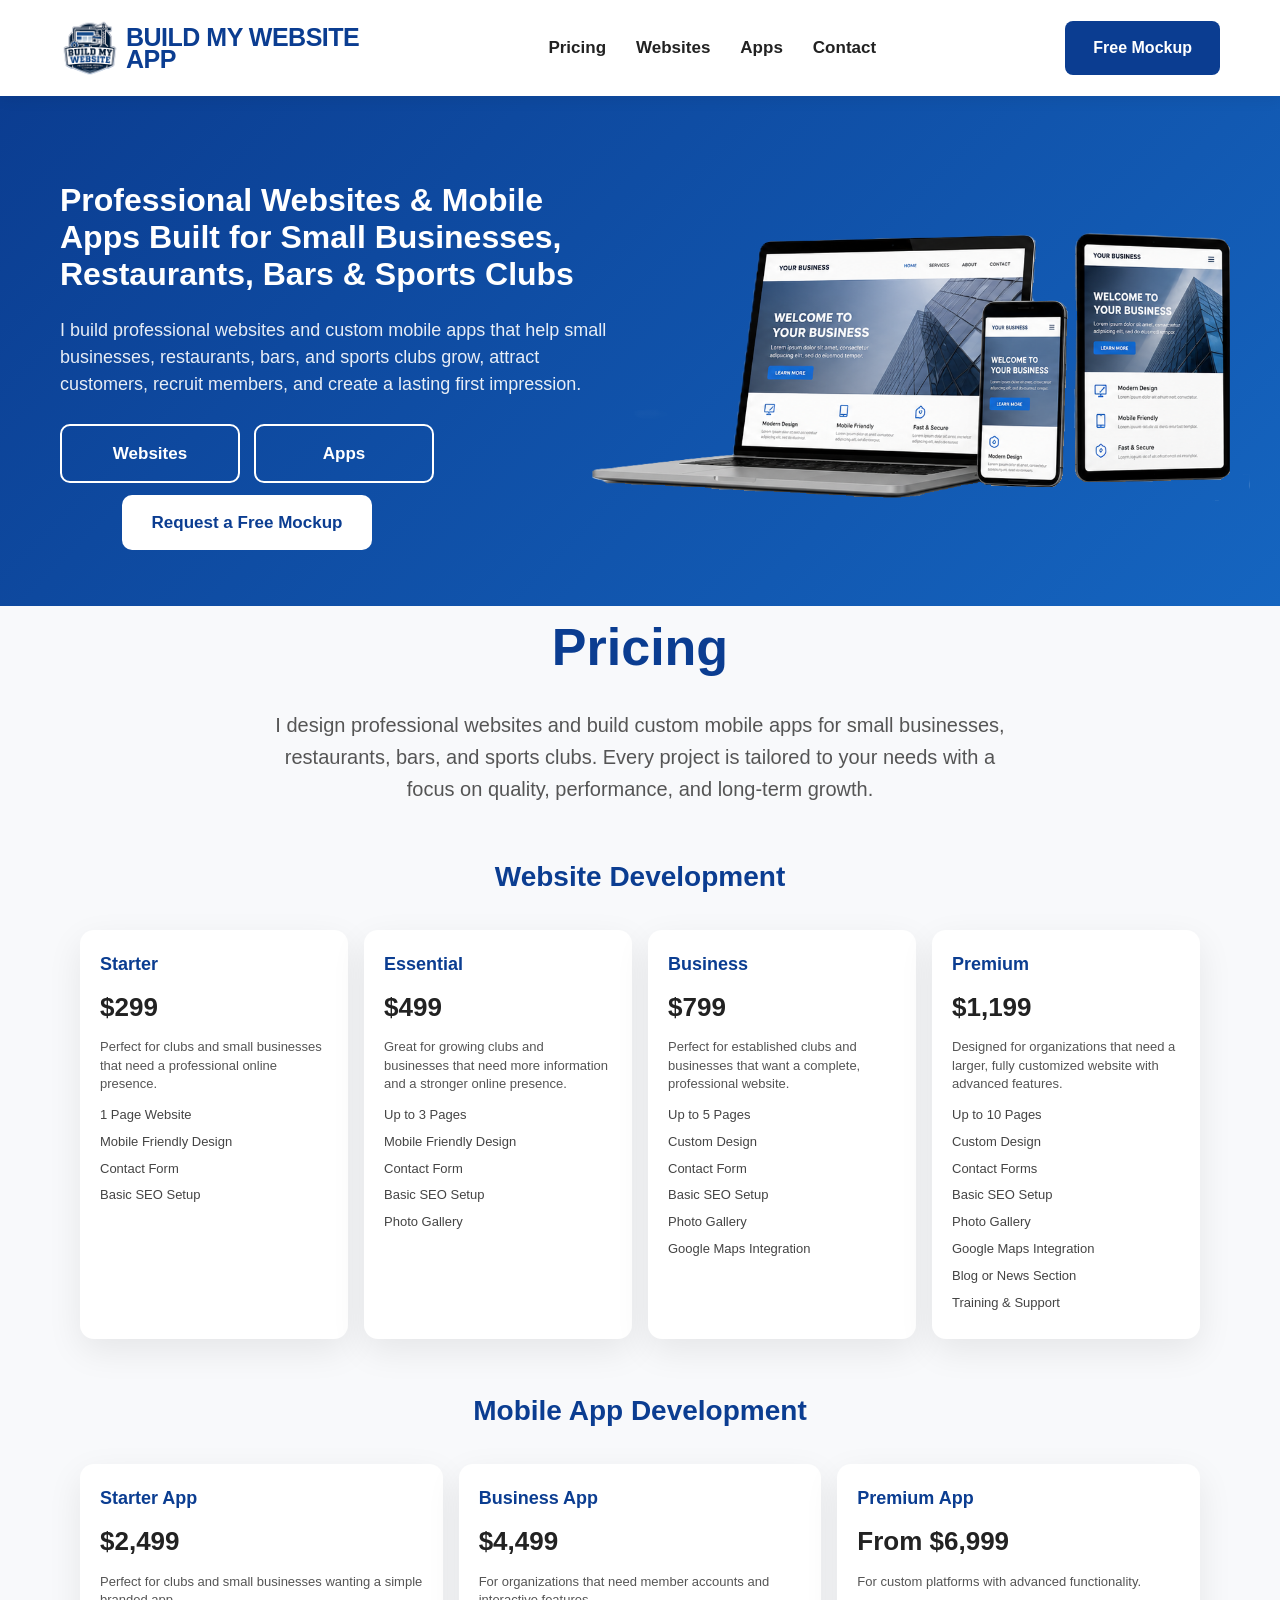
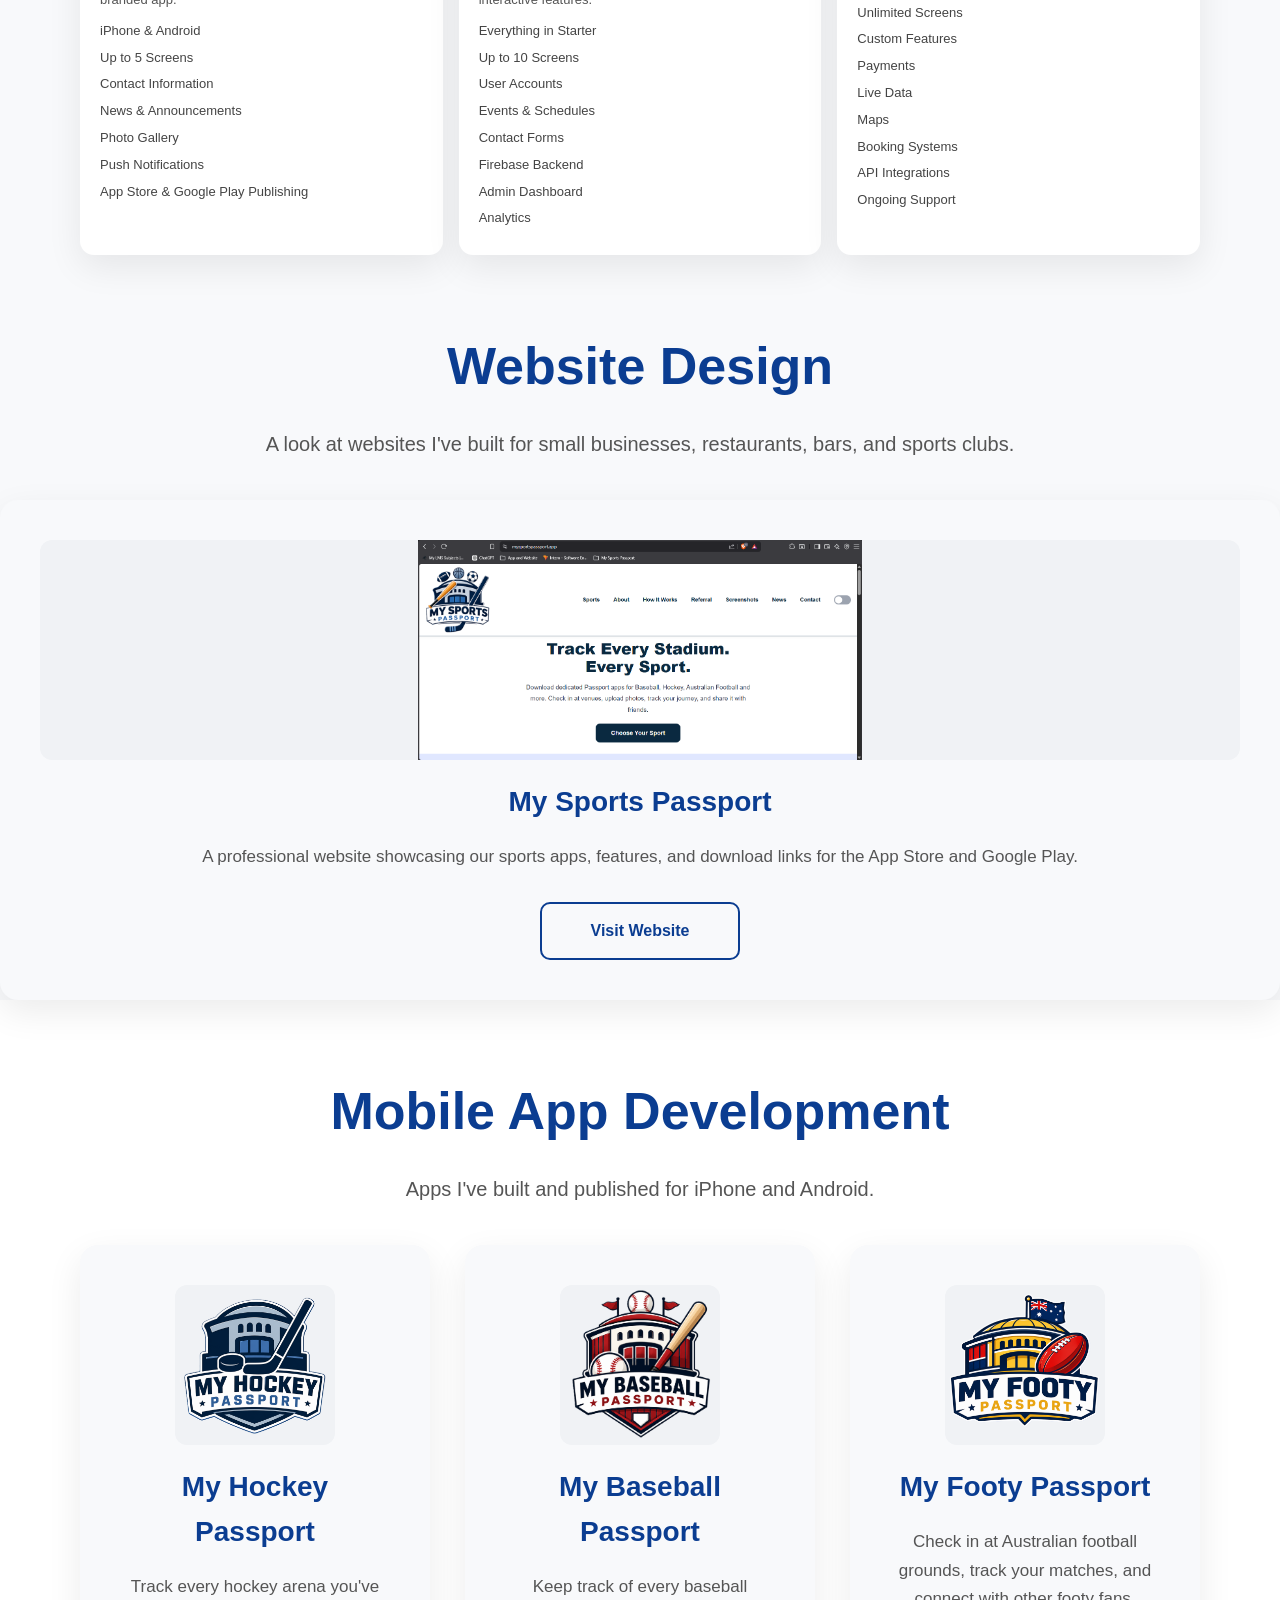
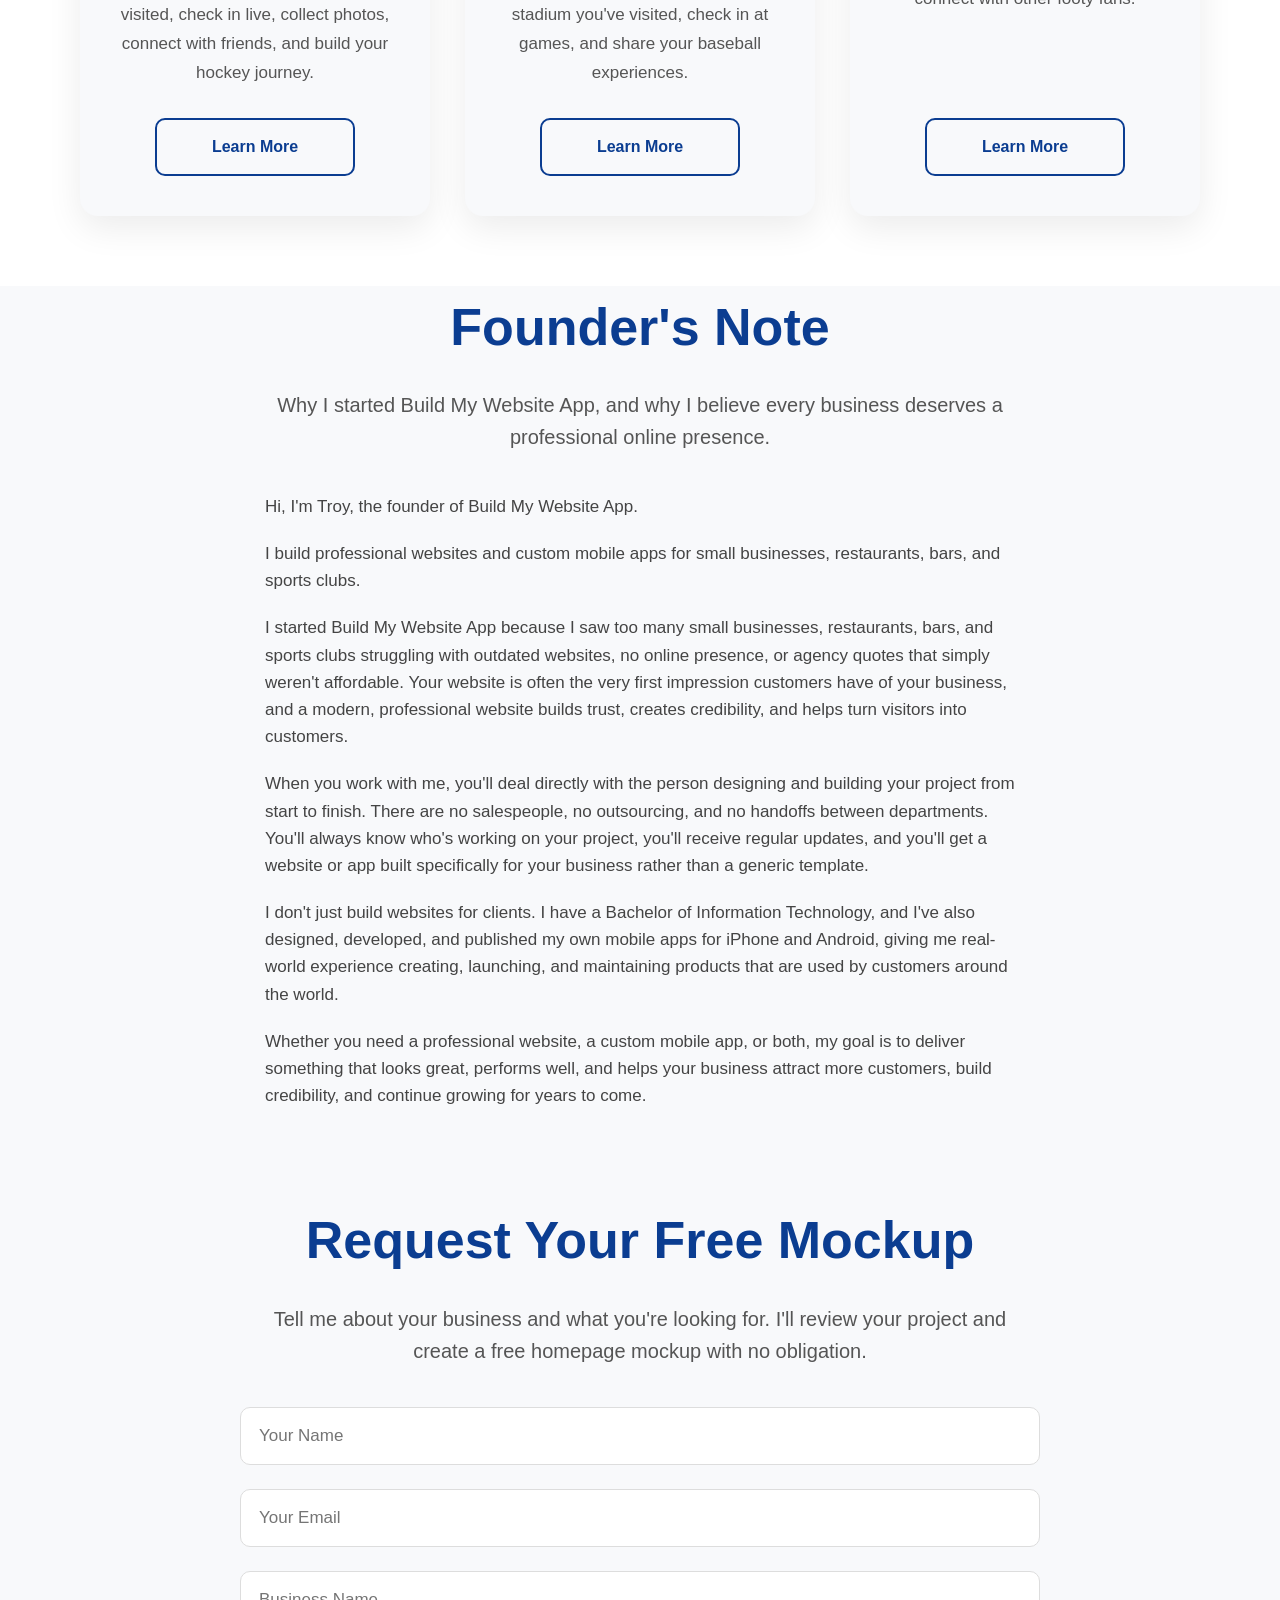
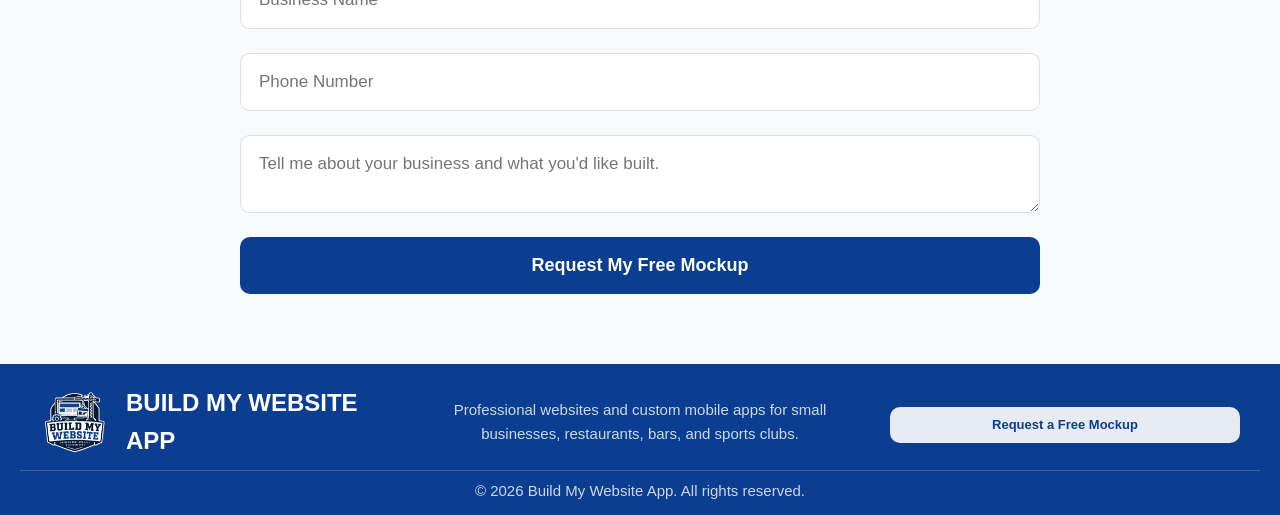
==== index.html @ 0faa8c10 "Initial website" ====
<!DOCTYPE html>
<html lang="en">

<head>
  <meta name="description" content="Professional websites and custom mobile apps for sports clubs, restaurants, bars, and small businesses. Affordable, high-quality builds from a solo developer.">
  <meta property="og:title" content="Build My Website App | Websites & Apps for Clubs, Restaurants & Small Businesses">
  <meta property="og:description" content="Professional websites and custom mobile apps for sports clubs, restaurants, bars, and small businesses.">
  <meta property="og:type" content="website">
  <meta property="og:url" content="https://www.buildmywebsiteapp.com">
  <meta property="og:image" content="https://www.buildmywebsiteapp.com.com/assets/og-preview.png">
  <meta name="twitter:card" content="summary_large_image">

  <meta name="twitter:title" content="Build My Website App | Websites & Apps for Clubs, Restaurants & Small Businesses">
  <meta name="twitter:description" content="Professional websites and custom mobile apps for sports clubs, restaurants, bars, and sports clubs.">
  <meta name="twitter:image" content="https://www.buildmywebsiteapp.com.com/assets/og-preview.png">

  <meta charset="UTF-8">
  <meta name="viewport" content="width=device-width, initial-scale=1.0">
  <title>Build My Website App | Websites & Apps for Clubs, Restaurants & Small Businesses</title>

  <link rel="icon" type="image/png" href="favicon.png">
  <link rel="apple-touch-icon" href="favicon.png">

  <link rel="stylesheet" href="styles.css">
</head>

<body>
    
  <header>
    <nav>
      <div class="logo">
        <a href="#">
          <img src="assets/build_my_website.png" alt="BUILD MY WEBSITE Logo">

          <span class="logo-text">
            <span class="logo-line1">BUILD MY WEBSITE</span>
            <span class="logo-line2">APP</span>
          </span>
        </a>
      </div>
            
      <ul class="nav-links">
        <li><a href="#services">Pricing</a></li>
        <li><a href="#websites">Websites</a></li>
        <li><a href="#apps">Apps</a></li>
        <li><a href="#contact">Contact</a></li>
      </ul>
      <a href="#contact" class="nav-button">Free Mockup</a>     
    </nav>
  </header>

  <main>
    
    <section class="hero">
      <div class="hero-content">
        <h1>Professional Websites & Mobile Apps Built for Small Businesses, Restaurants, Bars & Sports Clubs</h1>
        
        <p>
          I build professional websites and custom mobile apps that help small businesses, restaurants, bars, and sports clubs grow, attract customers, recruit members, and create a lasting first impression.
        </p>

        <div class="hero-buttons">
          <div class="hero-buttons-row">
            <a href="#websites" class="secondary-button">Websites</a>
            <a href="#apps" class="secondary-button">Apps</a>
          </div>

          <a href="#contact" class="primary-button">Request a Free Mockup</a>
        </div>
      </div>

      <div class="hero-image">
        <img src="assets/laptop_phone_tablet.png" alt="Website and mobile app displayed on laptop, phone, and tablet">
      </div>
    </section>

    <section id="services" class="services">
      <div class="section-heading">
        <h2>Pricing</h2>
        <p>
          I design professional websites and build custom mobile apps for small businesses, restaurants, bars, and sports clubs. Every project is tailored to your needs with a focus on quality, performance, and long-term growth.
        </p>
      </div>

      <h3 class="subsection-heading">Website Development</h3>
      <div class="services-grid">
      <div class="service-card">
        <h3>Starter</h3>
        <div class="price">$299</div>
          <p>
            Perfect for clubs and small businesses that need a professional online presence.
          </p>

          <ul>
            <li>1 Page Website</li>
            <li>Mobile Friendly Design</li>
            <li>Contact Form</li>
            <li>Basic SEO Setup</li>
          </ul>
        </div>

        <div class="service-card">
          <h3>Essential</h3>
          <div class="price">$499</div>
          <p>
            Great for growing clubs and businesses that need more information and a stronger online presence.
          </p>

          <ul>
            <li>Up to 3 Pages</li>
            <li>Mobile Friendly Design</li>
            <li>Contact Form</li>
            <li>Basic SEO Setup</li>
            <li>Photo Gallery</li>
          </ul>
        </div>

        <div class="service-card">
          <h3>Business</h3>
          <div class="price">$799</div>
          <p>
            Perfect for established clubs and businesses that want a complete, professional website.
          </p>

          <ul>
            <li>Up to 5 Pages</li>
            <li>Custom Design</li>
            <li>Contact Form</li>
            <li>Basic SEO Setup</li>
            <li>Photo Gallery</li>
            <li>Google Maps Integration</li>
          </ul>
        </div>

         <div class="service-card">
          <h3>Premium</h3>
          <div class="price">$1,199</div>
          <p>
            Designed for organizations that need a larger, fully customized website with advanced features.
          </p>

          <ul>
            <li>Up to 10 Pages</li>
            <li>Custom Design</li>
            <li>Contact Forms</li>
            <li>Basic SEO Setup</li>
            <li>Photo Gallery</li>
            <li>Google Maps Integration</li>
            <li>Blog or News Section</li>
            <li>Training & Support</li>
          </ul>
        </div>
      </div>

      <h3 class="subsection-heading">Mobile App Development</h3>
      <div class="services-grid">
        <div class="service-card">
          <h3>Starter App</h3>
          <div class="price">$2,499</div>
          <p>
            Perfect for clubs and small businesses wanting a simple branded app.
          </p>
          <ul>
            <li>iPhone & Android</li>
            <li>Up to 5 Screens</li>
            <li>Contact Information</li>
            <li>News & Announcements</li>
            <li>Photo Gallery</li>
            <li>Push Notifications</li>
            <li>App Store & Google Play Publishing</li>
          </ul>
        </div>

        <div class="service-card">
          <h3>Business App</h3>
          <div class="price">$4,499</div>
          <p>
            For organizations that need member accounts and interactive features.
          </p>
          <ul>
            <li>Everything in Starter</li>
            <li>Up to 10 Screens</li>
            <li>User Accounts</li>
            <li>Events & Schedules</li>
            <li>Contact Forms</li>
            <li>Firebase Backend</li>
            <li>Admin Dashboard</li>
            <li>Analytics</li>
          </ul>
        </div>

        <div class="service-card">
          <h3>Premium App</h3>
          <div class="price">From $6,999</div>
          <p>
            For custom platforms with advanced functionality.
          </p>
          <ul>
            <li>Unlimited Screens</li>
            <li>Custom Features</li>
            <li>Payments</li>
            <li>Live Data</li>
            <li>Maps</li>
            <li>Booking Systems</li>
            <li>API Integrations</li>
            <li>Ongoing Support</li>
          </ul>
        </div>
      </div>
    </section>

     <section id="websites" class="websites">
      <div class="section-heading">
        <h2>Website Design</h2>
        <p>
          A look at websites I've built for small businesses, restaurants, bars, and sports clubs.
        </p>
      </div>

      <div class="portfolio-grid">
        <div class="portfolio-card">
          <img src="assets/my_sports_passport_website.png" alt="My Sports Passport website screenshot" class="portfolio-image">
          <h3>My Sports Passport</h3>
          <p>
            A professional website showcasing our sports apps, features, and download links for the App Store and Google Play.
          </p>
        <a href="https://www.mysportspassport.app" class="secondary-button">Visit Website</a>
        </div>
      </div>
    </section>

    <section id="apps" class="portfolio">
      <div class="section-heading">
        <h2>Mobile App Development</h2>
        <p>
          Apps I've built and published for iPhone and Android.
        </p>
      </div>

      <div class="portfolio-grid">
        <div class="portfolio-card">
          <img src="assets/my_hockey_passport.png" alt="My Hockey Passport logo" class="portfolio-image portfolio-image-logo">
          <h3>My Hockey Passport</h3>
          <p>
            Track every hockey arena you've visited, check in live, collect photos, connect with friends, and build your hockey journey.
          </p>
          <a href="https://mysportspassport.app/sports.html" class="secondary-button">Learn More</a>
        </div>

        <div class="portfolio-card">
          <img src="assets/my_baseball_passport.png" alt="My Baseball Passport logo" class="portfolio-image portfolio-image-logo">
          <h3>My Baseball Passport</h3>
          <p>
            Keep track of every baseball stadium you've visited, check in at games, and share your baseball experiences.
          </p>
          <a href="https://mysportspassport.app/sports.html" class="secondary-button">Learn More</a>
        </div>

        <div class="portfolio-card">
          <img src="assets/my_footy_passport.png" alt="My Footy Passport logo" class="portfolio-image portfolio-image-logo">
          <h3>My Footy Passport</h3>
          <p>
            Check in at Australian football grounds, track your matches, and connect with other footy fans.
          </p>
          <a href="https://mysportspassport.app/sports.html" class="secondary-button">Learn More</a>
        </div>
      </div>
    </section>

    <section id="about" class="founder">
      <div class="section-heading">
        <h2>Founder's Note</h2>
        <p>
          Why I started Build My Website App, and why I believe every business deserves a professional online presence.
        </p>
      </div>

      <div class="founder-content">
        <p>
            Hi, I'm Troy, the founder of Build My Website App.
        </p>

        <p>
          I build professional websites and custom mobile apps for small businesses, restaurants, bars, and sports clubs.
        </p>

        <p>
          I started Build My Website App because I saw too many small businesses, restaurants, bars, and sports clubs struggling with outdated websites, no online presence, or agency quotes that simply weren't affordable. Your website is often the very first impression customers have of your business, and a modern, professional website builds trust, creates credibility, and helps turn visitors into customers.
        </p>

        <p>
          When you work with me, you'll deal directly with the person designing and building your project from start to finish. There are no salespeople, no outsourcing, and no handoffs between departments. You'll always know who's working on your project, you'll receive regular updates, and you'll get a website or app built specifically for your business rather than a generic template.
        </p>

        <p>
          I don't just build websites for clients. I have a Bachelor of Information Technology, and I've also designed, developed, and published my own mobile apps for iPhone and Android, giving me real-world experience creating, launching, and maintaining products that are used by customers around the world.
        </p>

        <p>
          Whether you need a professional website, a custom mobile app, or both, my goal is to deliver something that looks great, performs well, and helps your business attract more customers, build credibility, and continue growing for years to come.
        </p>
      </div>
    </section>

    <section id="contact" class="contact">
      <div class="section-heading">
        <h2>Request Your Free Mockup</h2>
        <p>
          Tell me about your business and what you're looking for. I'll review your project and create a free homepage mockup with no obligation.
        </p>
      </div>

      <form
        id="contact-form"
        class="contact-form"
        action="https://formspree.io/f/meeyzgwy"
        method="POST"
        >
        <input
            type="text"
            name="name"
            placeholder="Your Name"
            required
        >

        <input
            type="email"
            name="email"
            placeholder="Your Email"
            required
        >

        <input
            type="text"
            name="business"
            placeholder="Business Name"
        >

        <input
            type="tel"
            name="phone"
            placeholder="Phone Number"
        >

        <textarea
            name="message"
            placeholder="Tell me about your business and what you'd like built."
            required
        ></textarea>

        <button
            type="submit"
            class="primary-button"
        >
            Request My Free Mockup
        </button>
        </form>
    </section>
  </main>
    
  <footer>
    <div class="footer-content">
      <div class="footer-brand">
        <img src="assets/build_my_website.png" alt="BUILD MY WEBSITE Logo" class="footer-logo">
        <h3>BUILD MY WEBSITE APP</h3>
      </div>
      
      <p>
        Professional websites and custom mobile apps for small businesses, restaurants, bars, and sports clubs.
      </p>

      <a href="#contact" class="primary-button">Request a Free Mockup</a>
    </div>

    <div class="footer-bottom">
        <p>&copy; 2026 Build My Website App. All rights reserved.</p>
    </div>
  </footer>
    
  <script src="script.js"></script>
</body>
</html>
---- styles.css ----
/* Body */
    body { font-family: Arial, Helvetica, sans-serif; background: #f8f9fb; color: #222; line-height: 1.6; }

/* Contact */
    .contact { padding: 70px 80px; background: #f8f9fb; }
    .contact-form { max-width: 800px; margin: 0 auto; display: flex; flex-direction: column; gap: 24px; }
    .contact-form input,
    .contact-form textarea { width: 100%; padding: 18px; border: 1px solid #ddd; border-radius: 10px; font-size: 17px; font-family: Arial, Helvetica, sans-serif; transition: 0.3s; }
    .contact-form input:focus,
    .contact-form textarea:focus { outline: none; border-color: #0b3d91; box-shadow: 0 0 0 4px rgba(11,61,145,0.12); }
    .contact-form button { border: none; cursor: pointer; padding: 18px 36px; border-radius: 10px; font-size: 18px; font-weight: 700; background: #0b3d91; color: white; transition: 0.3s; }
    .contact-form button:hover { background: #072d6c; box-shadow: 0 8px 20px rgba(11,61,145,0.25); transform: translateY(-2px); }

/* Footer */
    footer { padding: 20px 20px 12px; background: #0b3d91; color: white; text-align: center; }
    footer a { color: white; text-decoration: none; opacity: 0.9; transition: 0.3s; }
    footer a:hover { opacity: 1; text-decoration: underline; }
    footer h3 { font-size: 24px; font-weight: 800; margin: 0; text-align: left; }
    footer h4 { font-size: 13px; margin: 0 0 6px; }
    footer li { margin: 3px 0; font-size: 13px; }
    footer p { font-size: 15px; line-height: 1.6; color: rgba(255,255,255,0.8); margin: 0; }
    footer ul { list-style: none; margin: 0; padding: 0; }
    footer .primary-button { margin-top: 6px; padding: 8px 18px; min-width: 0; font-size: 13px; }
    .footer-bottom { border-top: 1px solid rgba(255,255,255,0.2); margin-top: 10px; padding-top: 8px; font-size: 12px; text-align: center; }
    .footer-brand { display: flex; align-items: center; gap: 16px; }
    .footer-content { display: grid; grid-template-columns: 1fr auto 1fr; align-items: center; gap: 40px; max-width: 1200px; margin: 0 auto; text-align: left; }
    .footer-content p { max-width: 420px; text-align: center; margin: 0; }
    .footer-content .primary-button { white-space: nowrap; }
    .footer-logo { display: block; height: 70px; width: auto; margin: 0; }
    

    @media (max-width: 768px) {
    footer { padding: 16px 20px 10px; }
    .footer-content { display: grid; grid-template-columns: 1.5fr 1fr 1fr; gap: 40px; max-width: 1200px; margin: 0 auto; text-align: left; align-items: start; }
  }

* Founder */
    .founder { padding: 70px 80px; background: #f8f9fb; }
    .founder-content { max-width: 750px; margin: 0 auto; }
    .founder-content p { color: #444; font-size: 17px; margin-bottom: 20px; }  
    

/* Hero */
    .hero { display: grid; grid-template-columns: 48% 52%; align-items: center; min-height: 510px; padding: 50px 60px 20px; background: linear-gradient(135deg, #0b3d91 0%, #1565c0 100%); overflow: hidden; }
    .hero-content { max-width: 680px; text-align: left; }
    .hero h1 { font-size: clamp(28px, 2.5vw, 38px); font-weight: 800; line-height: 1.15; color: #ffffff; margin: 0 0 24px; }
    .hero p { max-width: 650px; margin: 0 0 26px; font-size: 18px; line-height: 1.5; color: rgba(255,255,255,0.9); }
    .hero-buttons { display: flex; flex-direction: column; align-items: center; width: fit-content; gap: 12px; margin-top: 0; }
    .hero-buttons-row { display: flex; gap: 14px; }
    .hero-image { width: 100%; display: flex; align-items: center; justify-content: center; }
    .hero-image img { display: block; width: 110%; max-width: 790px; height: auto; }
    .primary-button, .secondary-button { display: inline-block; min-width: 180px; padding: 14px 30px; border-radius: 10px; font-size: 17px; font-weight: 700; text-decoration: none; text-align: center; transition: all 0.25s ease; }
    .primary-button { background: #ffffff; color: #0b3d91; }
    .primary-button:hover { transform: translateY(-3px); }
    .secondary-button { border: 2px solid #ffffff; color: #ffffff; }
    .secondary-button:hover { background: rgba(255,255,255,0.12); transform: translateY(-3px); }

/* Navigation */
    nav { display: flex; justify-content: space-between; align-items: center; padding: 18px 60px; background: white; box-shadow: 0 2px 15px rgba(0,0,0,0.08); position: sticky; top: 0; z-index: 1000; }
    .logo { display: flex; align-items: center; }
    .logo a { display: flex; align-items: center; text-decoration: none; }
    .logo img { display: block; height: 60px; width: auto; }
    .logo-text { display: flex; flex-direction: column; line-height: 0.9; margin-left: 6px; }
    .logo-line1 { color: #0b3d91; font-size: 25px; font-weight: 800; letter-spacing: -0.5px; }
    .logo-line2 { color: #0b3d91; font-size: 25px; font-weight: 800; letter-spacing: -0.5px; }
    .nav-button { background: #0b3d91; color: white; text-decoration: none; padding: 14px 28px; border-radius: 8px; font-weight: 700; transition: 0.3s; }
    .nav-button:hover { background: #072d6c; transform: translateY(-2px); }
    .nav-links { display: flex; align-items: center; gap: 30px; list-style: none; }
    .nav-links a { text-decoration: none; color: #222; font-size: 17px; font-weight: 600; transition: color 0.3s; }
    .nav-links a:hover { color: #0b3d91; }    

/* Portfolio */
    .portfolio { padding: 70px 80px; background: white; }
    .portfolio-card { background: #f8f9fb; padding: 40px; border-radius: 18px; box-shadow: 0 12px 35px rgba(0,0,0,0.08); display: flex; flex-direction: column; height: 100%; transition: 0.3s; text-align: center; }
    .portfolio-card:hover { transform: translateY(-8px); box-shadow: 0 18px 45px rgba(0,0,0,0.12); }
    .portfolio-card h3 { font-size: 28px; color: #0b3d91; margin-bottom: 18px; }
    .portfolio-card p { color: #555; font-size: 17px; line-height: 1.7; margin-bottom: 30px; }
    .portfolio-grid { display: grid; grid-template-columns: repeat(auto-fit, minmax(320px, 1fr)); gap: 35px; max-width: 1300px; margin: 0 auto; align-items: stretch; }
    .portfolio-image-placeholder { width: 100%; height: 160px; background: #e2e6ed; border-radius: 12px; display: flex; align-items: center; justify-content: center; color: #888; font-size: 14px; margin-bottom: 20px; }
    .portfolio-image { width: 100%; max-height: 220px; object-fit: contain; background: #f0f2f5; border-radius: 12px; margin-bottom: 20px; display: block; }
    .portfolio-image-logo { height: 160px; width: auto; margin: 0 auto 20px; object-fit: contain; }

/* Portfolio Buttons */
    .portfolio-card .secondary-button { color: #0b3d91; border: 2px solid #0b3d91; margin-top: auto; padding: 14px 30px; font-size: 16px; min-width: 200px; align-self: center; }
    .portfolio-card .secondary-button:hover { background: #0b3d91; color: white; box-shadow: 0 8px 20px rgba(11,61,145,0.25); }

/* Reset */
    * {margin: 0; padding: 0; box-sizing: border-box; }    

/* Pricing */
    .price { font-size: 26px; font-weight: 800; color: #222; margin-bottom: 10px; }
    .services-grid { display: grid; grid-template-columns: repeat(auto-fit, minmax(220px, 1fr)); gap: 16px; max-width: 1200px; margin: 0 auto; justify-content: center; }
    .section-heading { text-align: center; max-width: 750px; margin: 0 auto 40px; }
    .section-heading h2 { font-size: 52px; font-weight: 800; color: #0b3d91; margin-bottom: 20px; }
    .section-heading p { font-size: 20px; color: #555;}
    .services { padding: 0px 80px 70px; background: #f8f9fb; }
    .service-card { background: white; padding: 20px; border-radius: 14px; box-shadow: 0 12px 35px rgba(0,0,0,0.08); display: flex; flex-direction: column; height: 100%; transition: 0.3s; }
    .service-card:hover { transform: translateY(-8px); box-shadow: 0 18px 45px rgba(0,0,0,0.12); }
    .service-card h3 { font-size: 18px; color: #0b3d91; margin-bottom: 8px; }
    .service-card p { color: #555; font-size: 13px; margin-bottom: 12px; line-height: 1.4; }
    .service-card ul { list-style: none; }
    .service-card li { margin-bottom: 6px; color: #444; font-size: 13px; }
    .subsection-heading { text-align: center; font-size: 28px; font-weight: 800; color: #0b3d91; margin: 50px 0 30px; }

/* Thank You */
    .thank-you { min-height: 60vh; display: flex; flex-direction: column; align-items: center; justify-content: center; text-align: center; padding: 100px 20px; background: #f8f9fb; }
    .thank-you h1 { font-size: 42px; font-weight: 800; color: #0b3d91; margin-bottom: 20px; }
    .thank-you p { font-size: 18px; color: #444; max-width: 550px; margin: 0 0 12px; }
    .thank-you .primary-button { background: #0b3d91; color: white; margin-top: 30px; }
    .thank-you .primary-button:hover { background: #072d6c; }
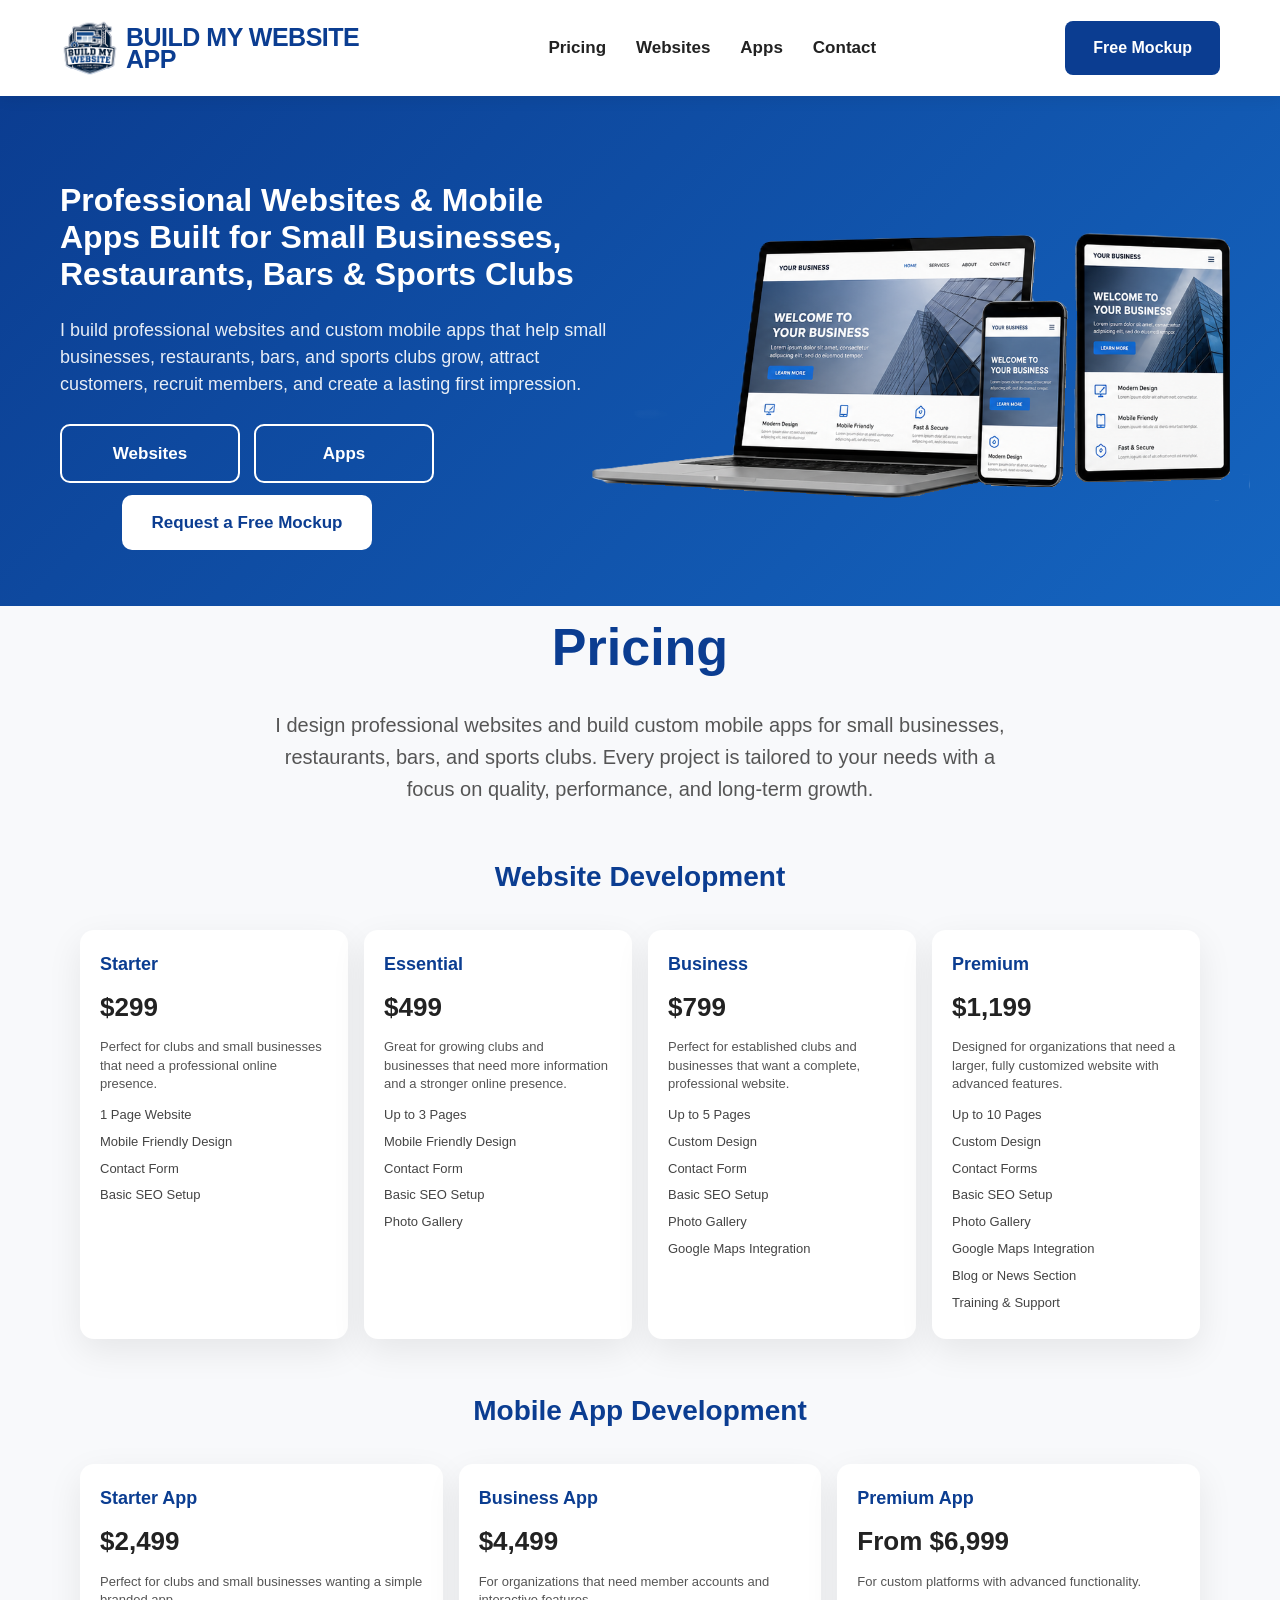
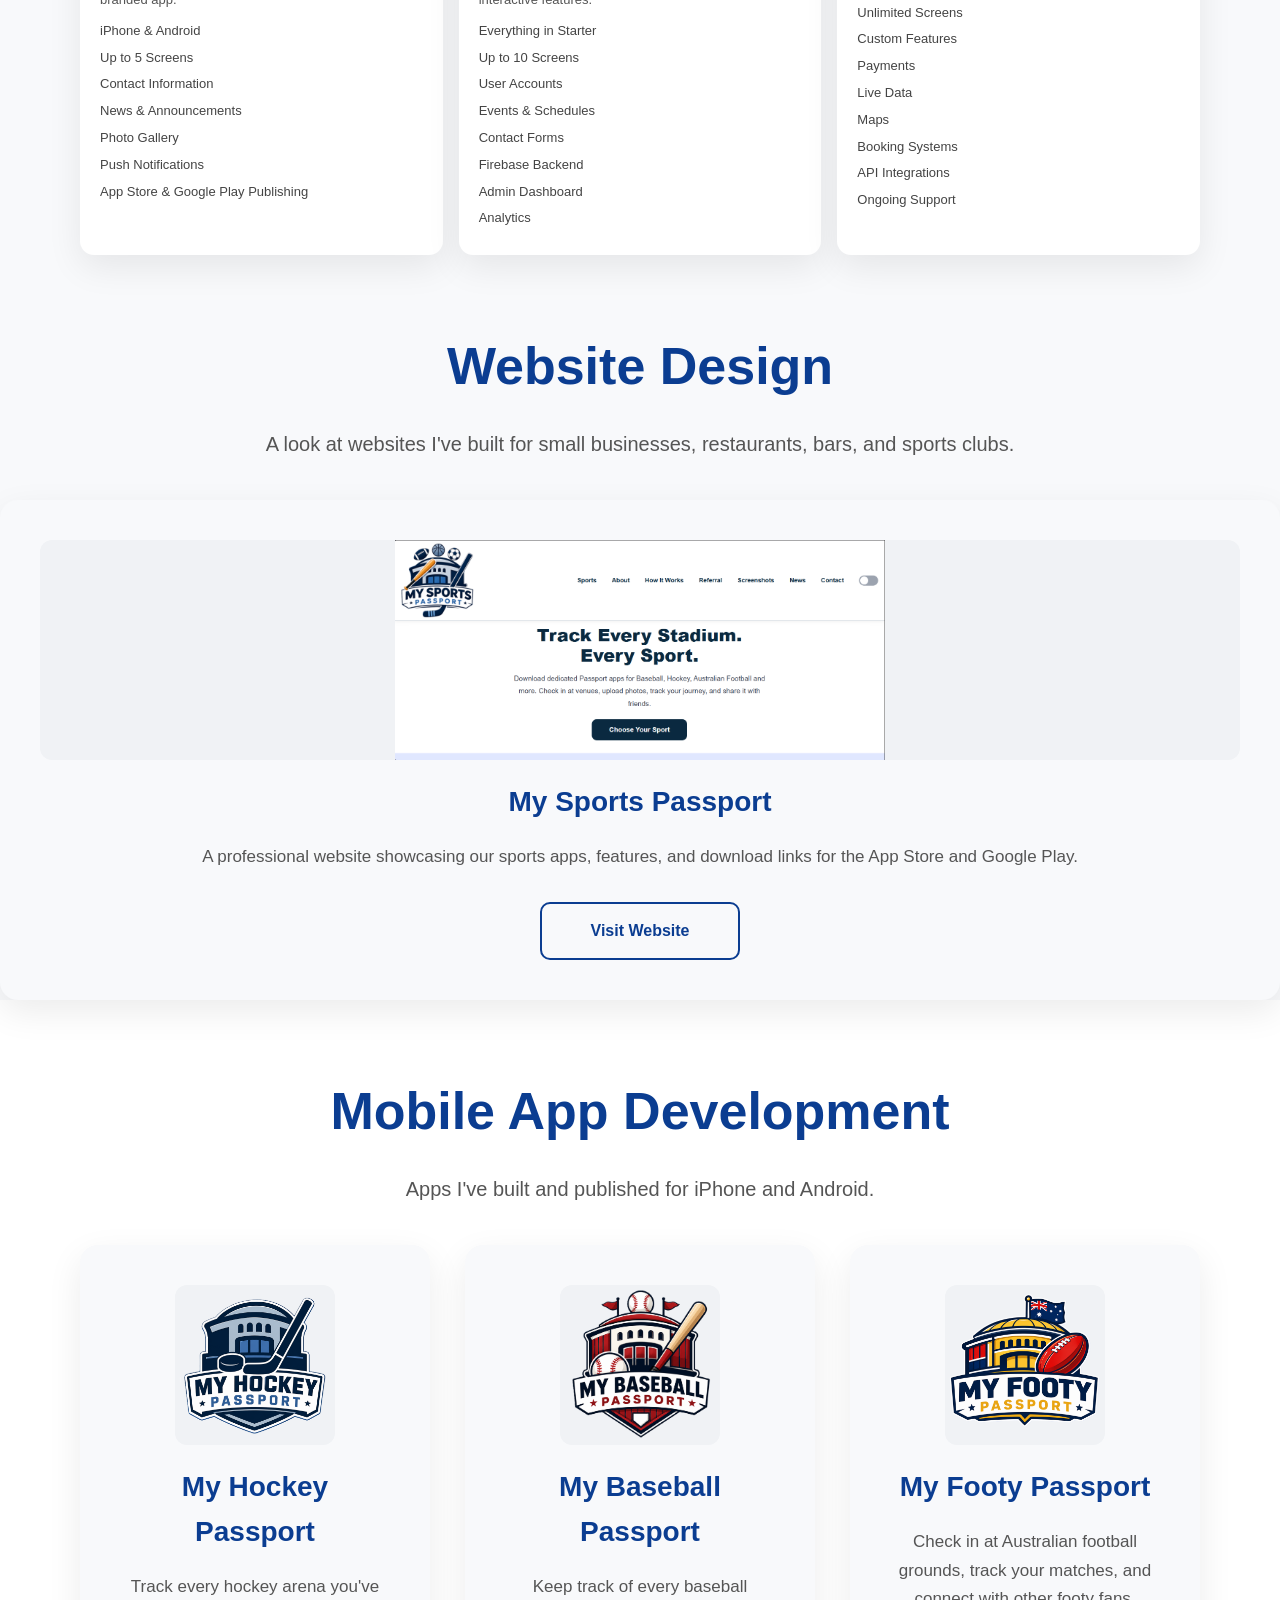
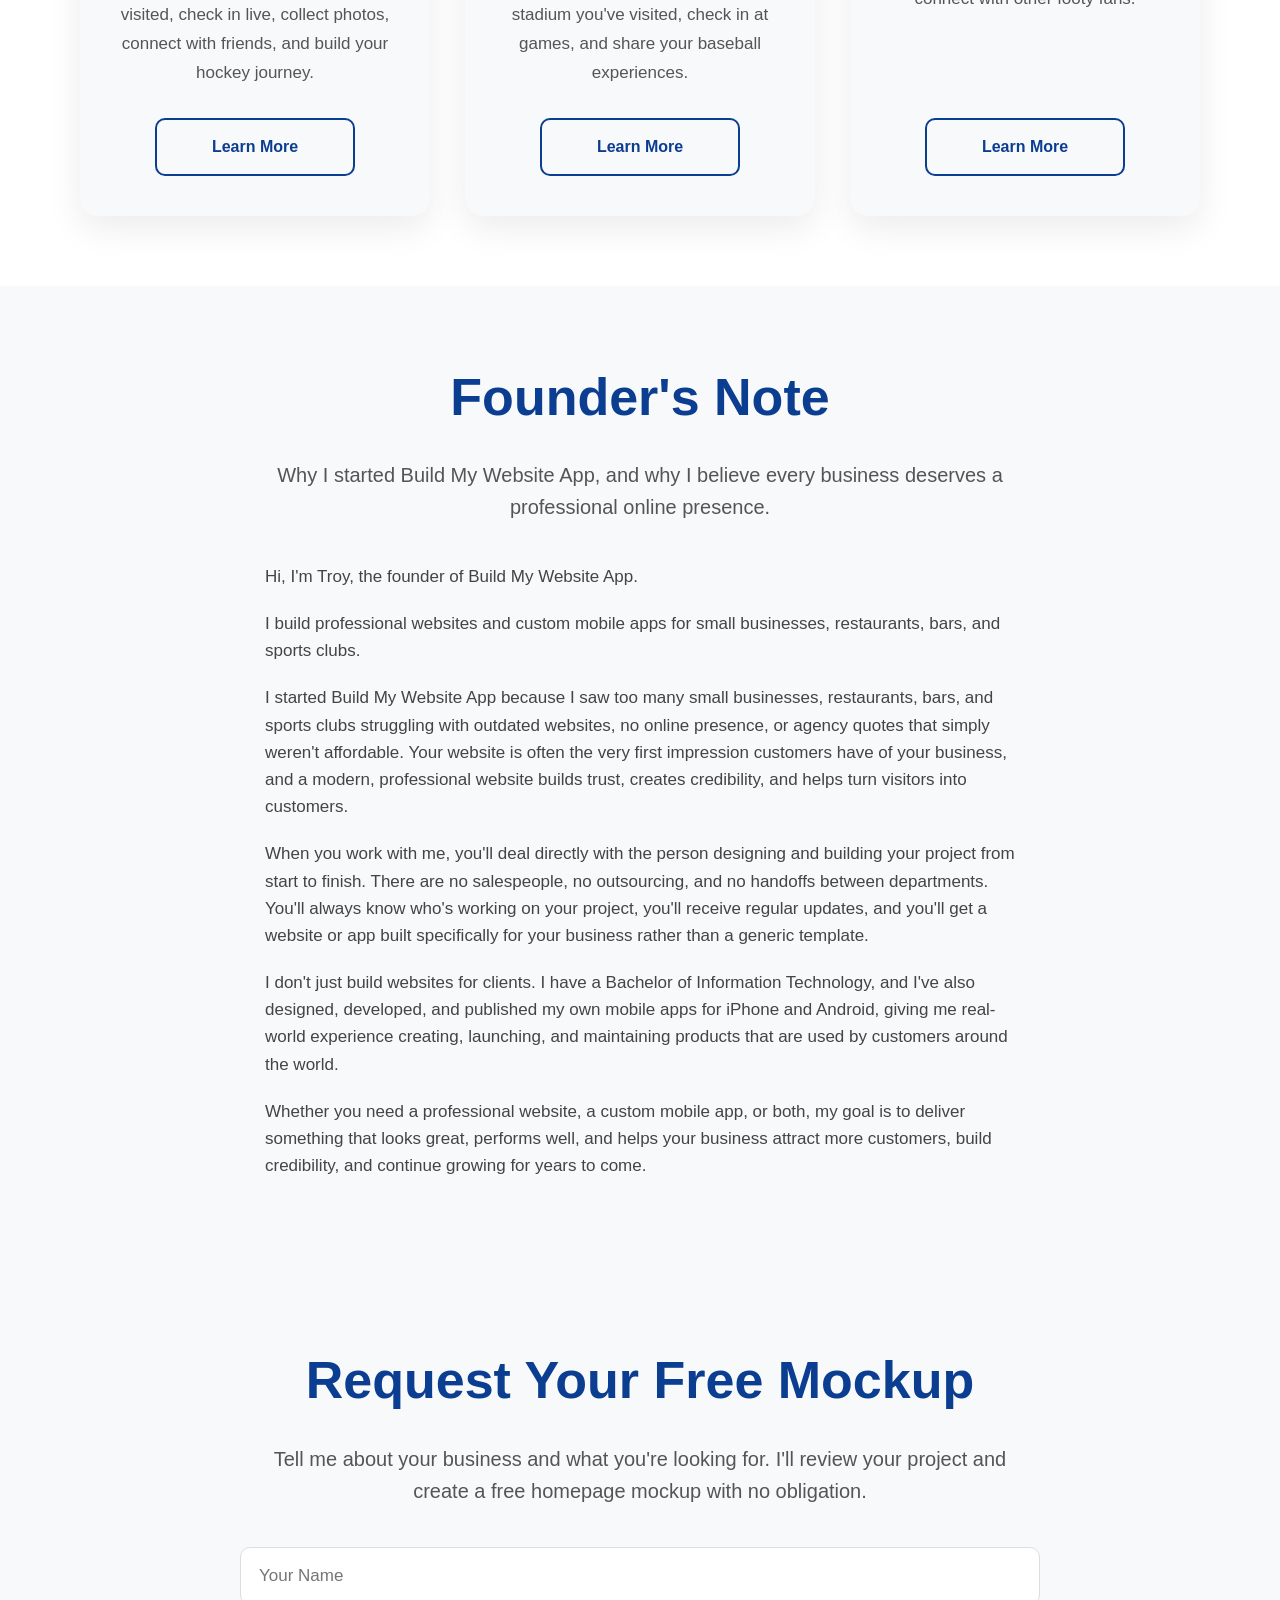
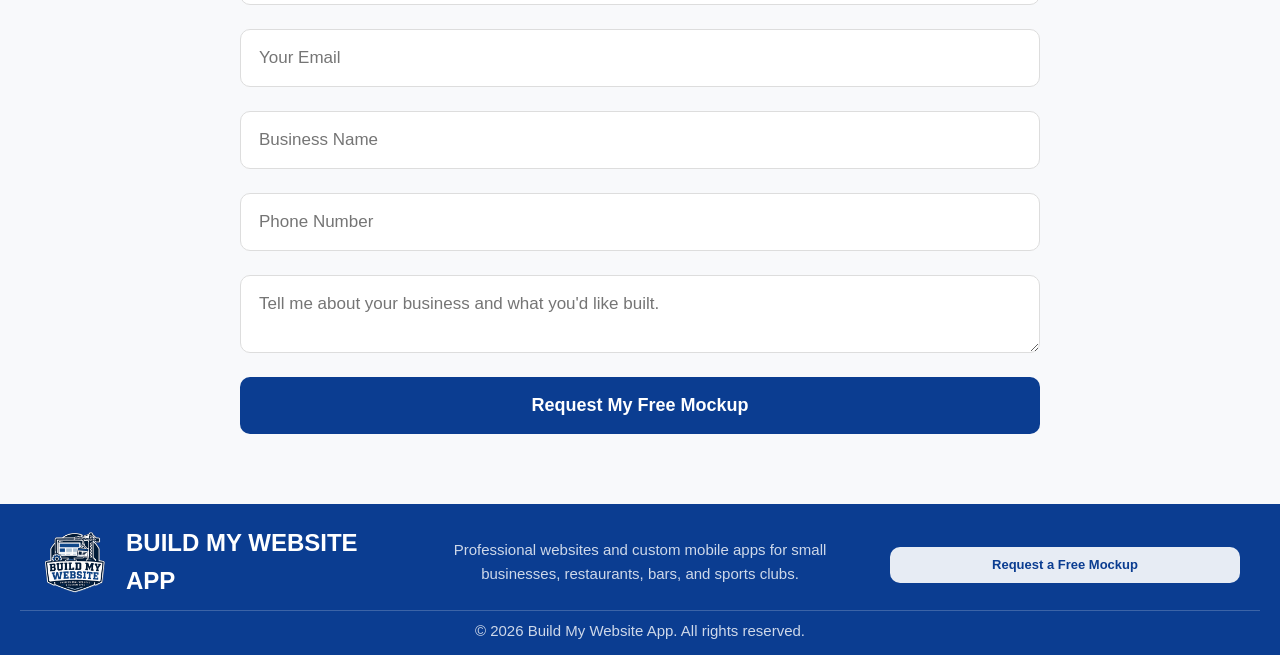
==== commit 8ed496db: "Add SEO meta tags, structured data, accessible form labels, spam honeypot, and lazy-loaded images" ====
--- a/index.html
+++ b/index.html
@@ -2,26 +2,53 @@
 <html lang="en">
 
 <head>
-  <meta name="description" content="Professional websites and custom mobile apps for sports clubs, restaurants, bars, and small businesses. Affordable, high-quality builds from a solo developer.">
+  <!-- Google tag (gtag.js) -->
+  <script async src="https://www.googletagmanager.com/gtag/js?id=G-9DX1GBQCQR"></script>
+  <script>
+    window.dataLayer = window.dataLayer || [];
+    function gtag(){dataLayer.push(arguments);}
+    gtag('js', new Date());
+
+    gtag('config', 'G-9DX1GBQCQR');
+  </script>
+  
   <meta property="og:title" content="Build My Website App | Websites & Apps for Clubs, Restaurants & Small Businesses">
-  <meta property="og:description" content="Professional websites and custom mobile apps for sports clubs, restaurants, bars, and small businesses.">
+  <meta property="og:description" content="Professional websites and custom mobile apps for small businesses, restaurants, bars, and sports clubs.">
   <meta property="og:type" content="website">
   <meta property="og:url" content="https://www.buildmywebsiteapp.com">
-  <meta property="og:image" content="https://www.buildmywebsiteapp.com.com/assets/og-preview.png">
+  <meta property="og:image" content="https://www.buildmywebsiteapp.com/assets/og-preview.png">
+
+  <meta name="description" content="Professional websites and custom mobile apps for small businesses, restaurants, bars, and sports clubs. Get a free homepage mockup with no obligation.">
   <meta name="twitter:card" content="summary_large_image">
-
   <meta name="twitter:title" content="Build My Website App | Websites & Apps for Clubs, Restaurants & Small Businesses">
-  <meta name="twitter:description" content="Professional websites and custom mobile apps for sports clubs, restaurants, bars, and sports clubs.">
-  <meta name="twitter:image" content="https://www.buildmywebsiteapp.com.com/assets/og-preview.png">
+  <meta name="twitter:description" content="Professional websites and custom mobile apps for sports clubs, restaurants, bars, and small businesses.">
+  <meta name="twitter:image" content="https://www.buildmywebsiteapp.com/assets/og-preview.png">
+  <meta name="author" content="Build My Website App">
+  <meta name="theme-color" content="#0b2c5d">
+
+  <link rel="canonical" href="https://www.buildmywebsiteapp.com/">
 
   <meta charset="UTF-8">
   <meta name="viewport" content="width=device-width, initial-scale=1.0">
+
   <title>Build My Website App | Websites & Apps for Clubs, Restaurants & Small Businesses</title>
 
   <link rel="icon" type="image/png" href="favicon.png">
   <link rel="apple-touch-icon" href="favicon.png">
 
   <link rel="stylesheet" href="styles.css">
+  <script type="application/ld+json">
+  {
+    "@context": "https://schema.org",
+    "@type": "ProfessionalService",
+    "name": "Build My Website App",
+    "url": "https://www.buildmywebsiteapp.com",
+    "image": "https://www.buildmywebsiteapp.com/assets/og-preview.png",
+    "description": "Professional websites and custom mobile apps for small businesses, restaurants, bars, and sports clubs.",
+    "areaServed": "Worldwide",
+    "priceRange": "$299-$6999+"
+  }
+  </script>
 </head>
 
 <body>
@@ -219,7 +246,7 @@
 
       <div class="portfolio-grid">
         <div class="portfolio-card">
-          <img src="assets/my_sports_passport_website.png" alt="My Sports Passport website screenshot" class="portfolio-image">
+          <img src="assets/my_sports_passport_website.png" alt="My Sports Passport website screenshot" class="portfolio-image" loading="lazy">
           <h3>My Sports Passport</h3>
           <p>
             A professional website showcasing our sports apps, features, and download links for the App Store and Google Play.
@@ -239,7 +266,7 @@
 
       <div class="portfolio-grid">
         <div class="portfolio-card">
-          <img src="assets/my_hockey_passport.png" alt="My Hockey Passport logo" class="portfolio-image portfolio-image-logo">
+          <img src="assets/my_hockey_passport.png" alt="My Hockey Passport logo" class="portfolio-image portfolio-image-logo" loading="lazy">
           <h3>My Hockey Passport</h3>
           <p>
             Track every hockey arena you've visited, check in live, collect photos, connect with friends, and build your hockey journey.
@@ -248,8 +275,7 @@
         </div>
 
         <div class="portfolio-card">
-          <img src="assets/my_baseball_passport.png" alt="My Baseball Passport logo" class="portfolio-image portfolio-image-logo">
-          <h3>My Baseball Passport</h3>
+         <img src="assets/my_baseball_passport.png" alt="My Baseball Passport logo" class="portfolio-image portfolio-image-logo" loading="lazy">  <h3>My Baseball Passport</h3>
           <p>
             Keep track of every baseball stadium you've visited, check in at games, and share your baseball experiences.
           </p>
@@ -257,7 +283,7 @@
         </div>
 
         <div class="portfolio-card">
-          <img src="assets/my_footy_passport.png" alt="My Footy Passport logo" class="portfolio-image portfolio-image-logo">
+          <img src="assets/my_footy_passport.png" alt="My Footy Passport logo" class="portfolio-image portfolio-image-logo" loading="lazy">
           <h3>My Footy Passport</h3>
           <p>
             Check in at Australian football grounds, track your matches, and connect with other footy fans.
@@ -315,46 +341,58 @@
         class="contact-form"
         action="https://formspree.io/f/meeyzgwy"
         method="POST"
-        >
-        <input
-            type="text"
-            name="name"
-            placeholder="Your Name"
-            required
-        >
-
-        <input
-            type="email"
-            name="email"
-            placeholder="Your Email"
-            required
-        >
-
-        <input
-            type="text"
-            name="business"
-            placeholder="Business Name"
-        >
-
-        <input
-            type="tel"
-            name="phone"
-            placeholder="Phone Number"
-        >
-
-        <textarea
-            name="message"
-            placeholder="Tell me about your business and what you'd like built."
-            required
-        ></textarea>
-
-        <button
-            type="submit"
-            class="primary-button"
-        >
-            Request My Free Mockup
-        </button>
-        </form>
+      >
+      <label for="name" class="sr-only">Your Name</label>
+      <input
+        type="text"
+        id="name"
+        name="name"
+        placeholder="Your Name"
+        required
+      >
+
+      <label for="email" class="sr-only">Your Email</label>
+      <input
+        type="email"
+        id="email"
+        name="email"
+        placeholder="Your Email"
+        required
+      >
+
+      <label for="business" class="sr-only">Business Name</label>
+      <input
+        type="text"
+        id="business"
+        name="business"
+        placeholder="Business Name"
+      >
+
+      <label for="phone" class="sr-only">Phone Number</label>
+      <input
+        type="tel"
+        id="phone"
+        name="phone"
+        placeholder="Phone Number"
+      >
+
+      <label for="message" class="sr-only">Your Message</label>
+      <textarea
+        id="message"
+        name="message"
+        placeholder="Tell me about your business and what you'd like built."
+        required
+      ></textarea>
+
+      <input type="text" name="_gotcha" style="display:none" tabindex="-1" autocomplete="off">
+
+      <button
+        type="submit"
+        class="primary-button"
+      >
+        Request My Free Mockup
+      </button>
+    </form>
     </section>
   </main>
     
--- a/styles.css
+++ b/styles.css
@@ -1,3 +1,6 @@
+/* Accessibility */
+    .sr-only { position: absolute; width: 1px; height: 1px; padding: 0; margin: -1px; overflow: hidden; clip: rect(0,0,0,0); white-space: nowrap; border: 0; }
+
 /* Body */
     body { font-family: Arial, Helvetica, sans-serif; background: #f8f9fb; color: #222; line-height: 1.6; }
 
@@ -34,7 +37,7 @@
     .footer-content { display: grid; grid-template-columns: 1.5fr 1fr 1fr; gap: 40px; max-width: 1200px; margin: 0 auto; text-align: left; align-items: start; }
   }
 
-* Founder */
+/* Founder */
     .founder { padding: 70px 80px; background: #f8f9fb; }
     .founder-content { max-width: 750px; margin: 0 auto; }
     .founder-content p { color: #444; font-size: 17px; margin-bottom: 20px; }  
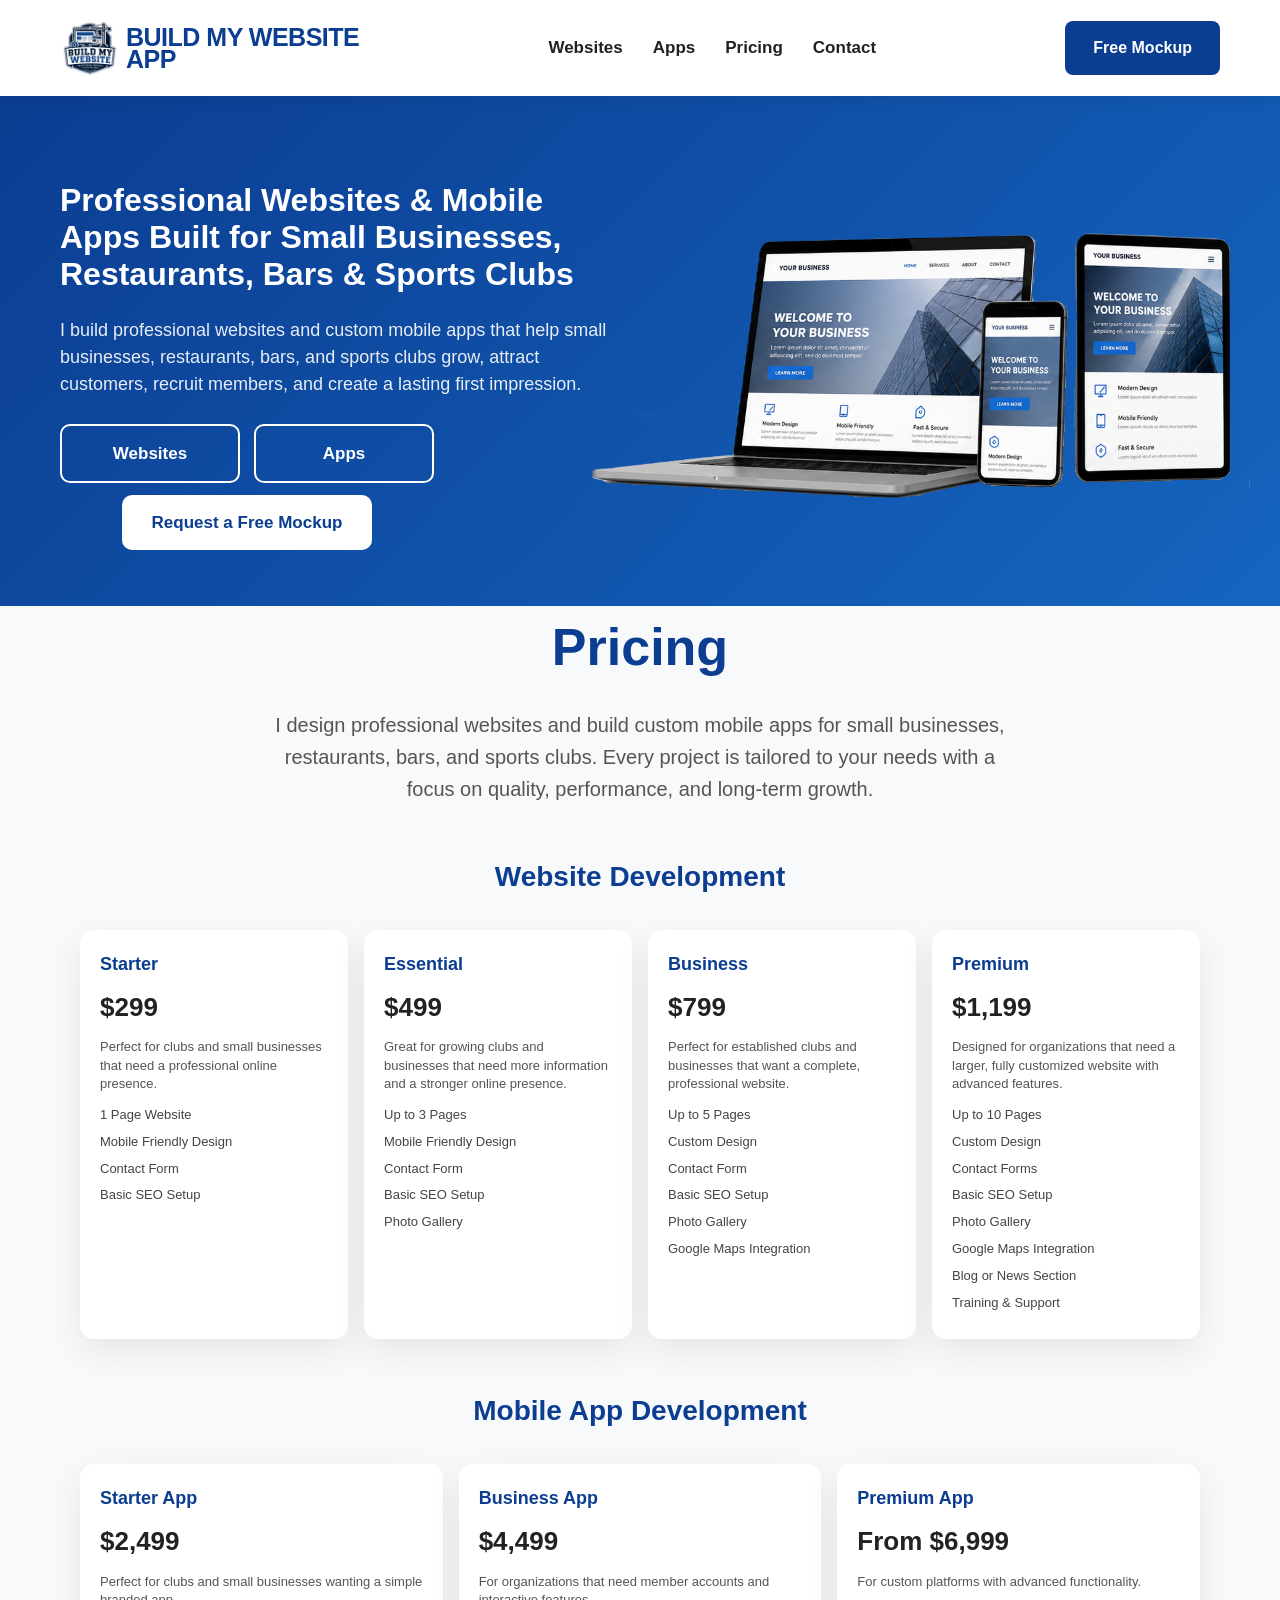
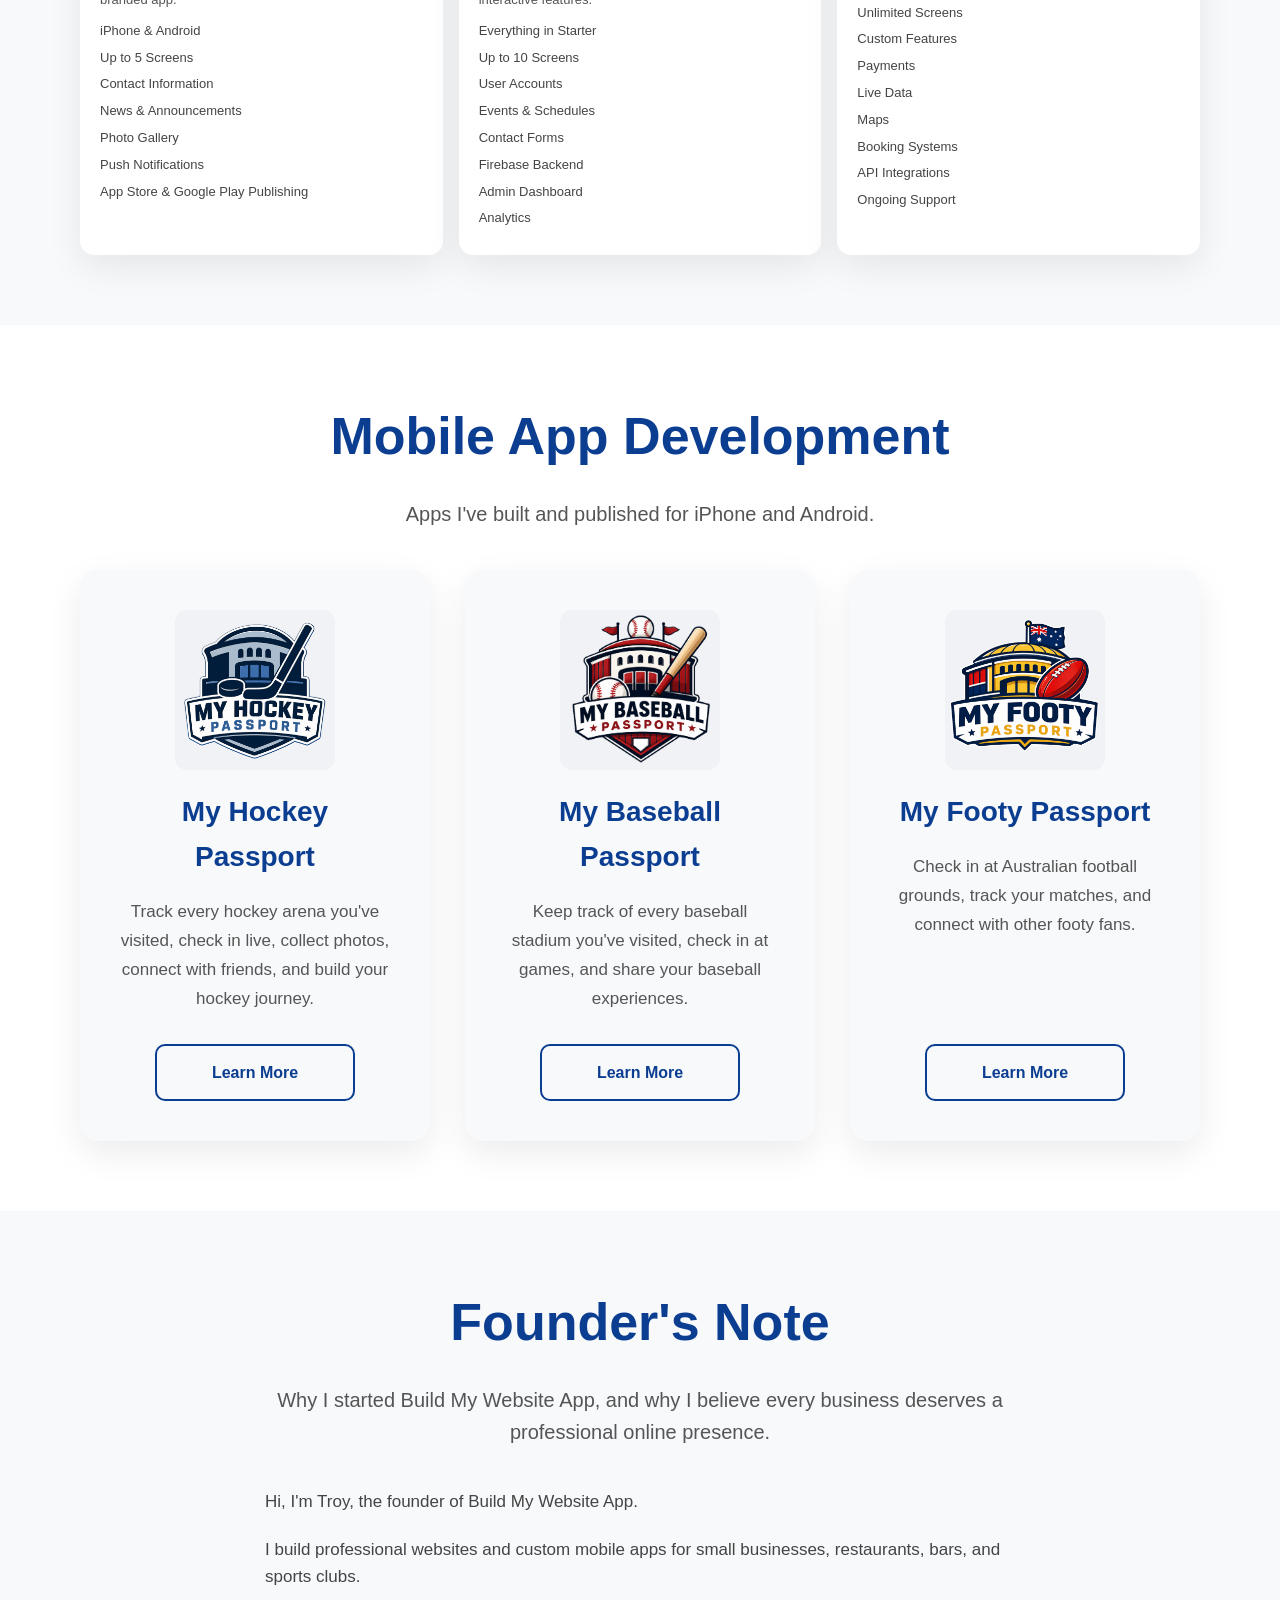
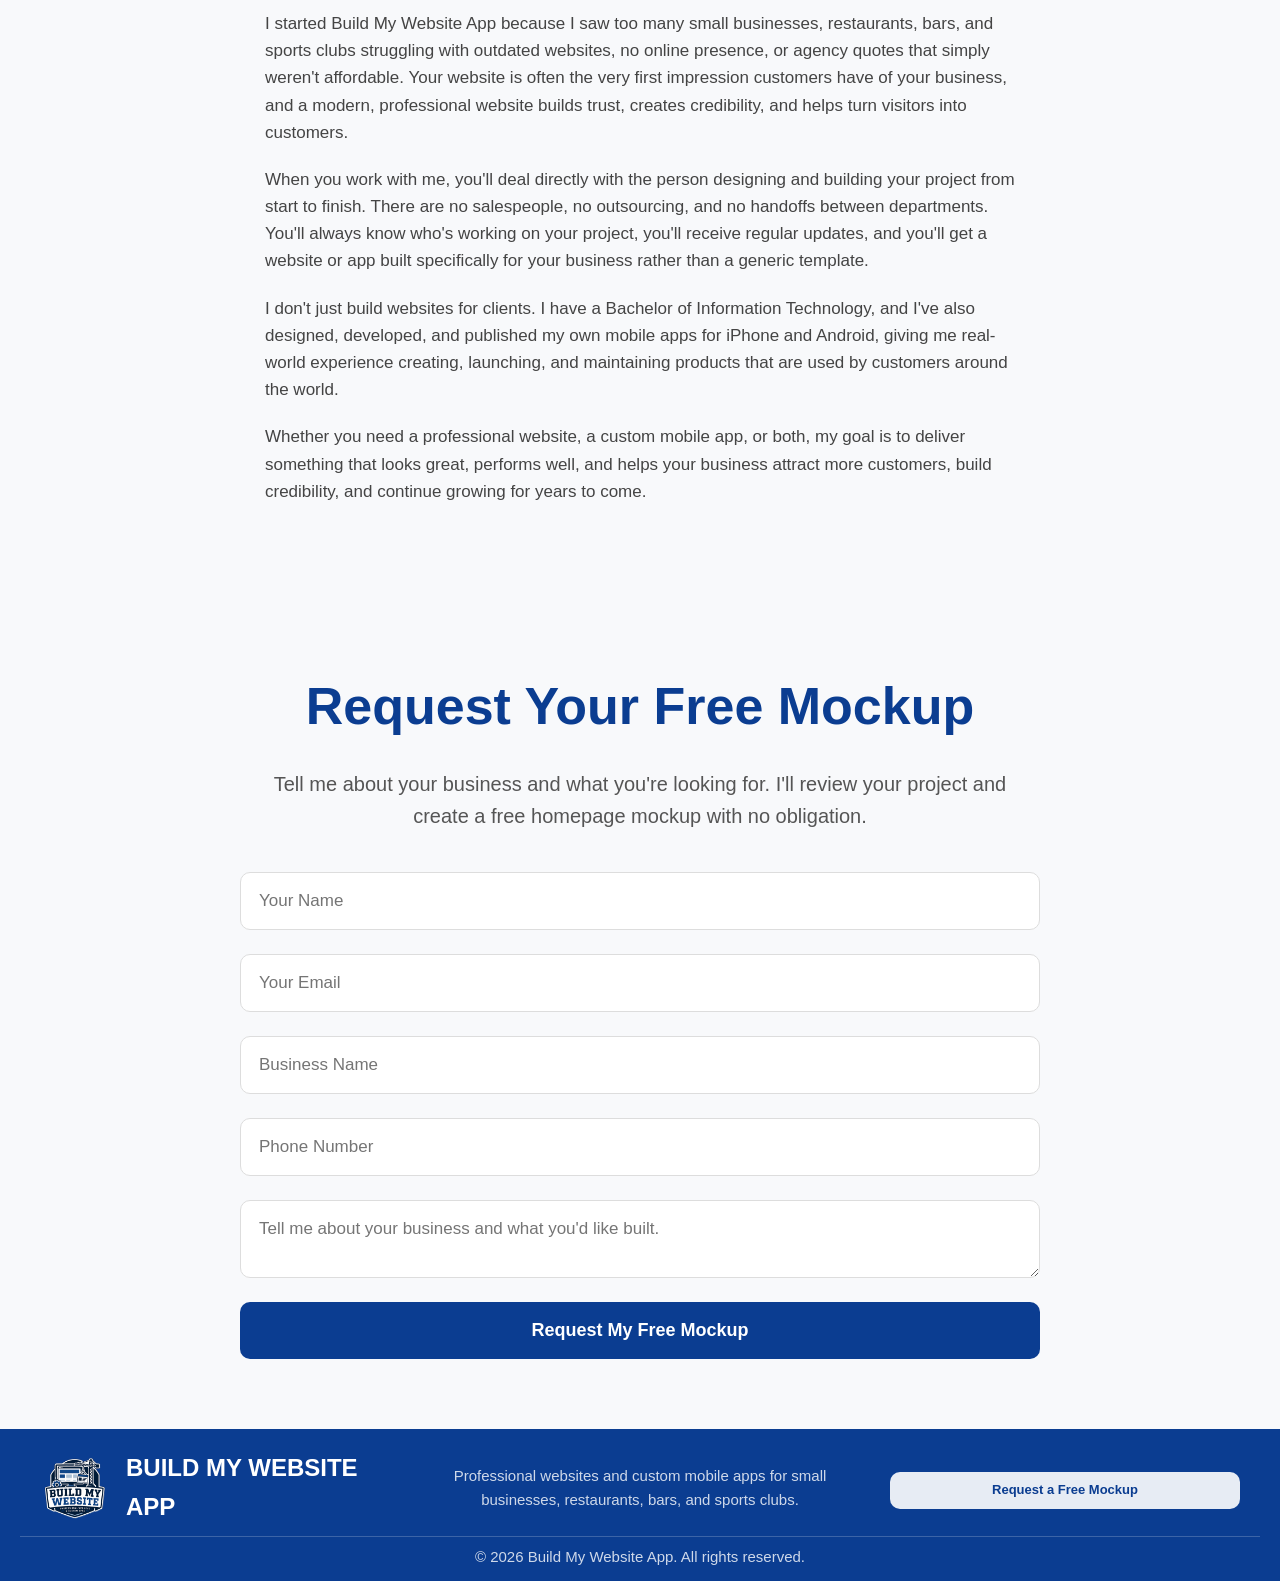
==== commit 0055dcaf: "Remove website section from homepage" ====
--- a/index.html
+++ b/index.html
@@ -52,11 +52,11 @@
 </head>
 
 <body>
-    
+
   <header>
     <nav>
       <div class="logo">
-        <a href="#">
+        <a href="index.html">
           <img src="assets/build_my_website.png" alt="BUILD MY WEBSITE Logo">
 
           <span class="logo-text">
@@ -67,12 +67,12 @@
       </div>
             
       <ul class="nav-links">
-        <li><a href="#services">Pricing</a></li>
-        <li><a href="#websites">Websites</a></li>
-        <li><a href="#apps">Apps</a></li>
-        <li><a href="#contact">Contact</a></li>
+        <li><a href="websites.html">Websites</a></li>
+        <li><a href="apps.html">Apps</a></li>
+        <li><a href="pricing.html">Pricing</a></li>
+        <li><a href="contact.html">Contact</a></li>
       </ul>
-      <a href="#contact" class="nav-button">Free Mockup</a>     
+      <a href="contact.html" class="nav-button">Free Mockup</a>    
     </nav>
   </header>
 
@@ -88,16 +88,16 @@
 
         <div class="hero-buttons">
           <div class="hero-buttons-row">
-            <a href="#websites" class="secondary-button">Websites</a>
-            <a href="#apps" class="secondary-button">Apps</a>
+            <a href="websites.html" class="secondary-button">Websites</a>
+            <a href="apps.html" class="secondary-button">Apps</a>
           </div>
 
-          <a href="#contact" class="primary-button">Request a Free Mockup</a>
+          <a href="contact.html" class="primary-button">Request a Free Mockup</a>
         </div>
       </div>
 
       <div class="hero-image">
-        <img src="assets/laptop_phone_tablet.png" alt="Website and mobile app displayed on laptop, phone, and tablet">
+        <img src="assets/laptop_phone_tablet.png" alt="Website and mobile app displayed on laptop, phone, and tablet" width="790" height="520">
       </div>
     </section>
 
@@ -236,26 +236,6 @@
       </div>
     </section>
 
-     <section id="websites" class="websites">
-      <div class="section-heading">
-        <h2>Website Design</h2>
-        <p>
-          A look at websites I've built for small businesses, restaurants, bars, and sports clubs.
-        </p>
-      </div>
-
-      <div class="portfolio-grid">
-        <div class="portfolio-card">
-          <img src="assets/my_sports_passport_website.png" alt="My Sports Passport website screenshot" class="portfolio-image" loading="lazy">
-          <h3>My Sports Passport</h3>
-          <p>
-            A professional website showcasing our sports apps, features, and download links for the App Store and Google Play.
-          </p>
-        <a href="https://www.mysportspassport.app" class="secondary-button">Visit Website</a>
-        </div>
-      </div>
-    </section>
-
     <section id="apps" class="portfolio">
       <div class="section-heading">
         <h2>Mobile App Development</h2>
@@ -266,7 +246,7 @@
 
       <div class="portfolio-grid">
         <div class="portfolio-card">
-          <img src="assets/my_hockey_passport.png" alt="My Hockey Passport logo" class="portfolio-image portfolio-image-logo" loading="lazy">
+          <img src="assets/my_hockey_passport.png" alt="My Hockey Passport logo" class="portfolio-image portfolio-image-logo" loading="lazy" width="160" height="160">
           <h3>My Hockey Passport</h3>
           <p>
             Track every hockey arena you've visited, check in live, collect photos, connect with friends, and build your hockey journey.
@@ -275,7 +255,8 @@
         </div>
 
         <div class="portfolio-card">
-         <img src="assets/my_baseball_passport.png" alt="My Baseball Passport logo" class="portfolio-image portfolio-image-logo" loading="lazy">  <h3>My Baseball Passport</h3>
+          <img src="assets/my_baseball_passport.png" alt="My Baseball Passport logo" class="portfolio-image portfolio-image-logo" loading="lazy" width="160" height="160">
+          <h3>My Baseball Passport</h3>
           <p>
             Keep track of every baseball stadium you've visited, check in at games, and share your baseball experiences.
           </p>
@@ -283,7 +264,7 @@
         </div>
 
         <div class="portfolio-card">
-          <img src="assets/my_footy_passport.png" alt="My Footy Passport logo" class="portfolio-image portfolio-image-logo" loading="lazy">
+          <img src="assets/my_footy_passport.png" alt="My Footy Passport logo" class="portfolio-image portfolio-image-logo" loading="lazy" width="160" height="160">
           <h3>My Footy Passport</h3>
           <p>
             Check in at Australian football grounds, track your matches, and connect with other footy fans.
@@ -407,7 +388,7 @@
         Professional websites and custom mobile apps for small businesses, restaurants, bars, and sports clubs.
       </p>
 
-      <a href="#contact" class="primary-button">Request a Free Mockup</a>
+      <a href="contact.html" class="primary-button">Request a Free Mockup</a>
     </div>
 
     <div class="footer-bottom">
--- a/styles.css
+++ b/styles.css
@@ -13,6 +13,13 @@
     .contact-form textarea:focus { outline: none; border-color: #0b3d91; box-shadow: 0 0 0 4px rgba(11,61,145,0.12); }
     .contact-form button { border: none; cursor: pointer; padding: 18px 36px; border-radius: 10px; font-size: 18px; font-weight: 700; background: #0b3d91; color: white; transition: 0.3s; }
     .contact-form button:hover { background: #072d6c; box-shadow: 0 8px 20px rgba(11,61,145,0.25); transform: translateY(-2px); }
+
+    @media (max-width: 768px) {
+      .contact { padding: 50px 20px; }
+      .contact-form { gap: 18px; }
+      .contact-form input, .contact-form textarea { padding: 16px; font-size: 16px; }
+      .contact-form button { width: 100%; padding: 16px; font-size: 17px; }
+    }
 
 /* Footer */
     footer { padding: 20px 20px 12px; background: #0b3d91; color: white; text-align: center; }
@@ -33,15 +40,26 @@
     
 
     @media (max-width: 768px) {
-    footer { padding: 16px 20px 10px; }
-    .footer-content { display: grid; grid-template-columns: 1.5fr 1fr 1fr; gap: 40px; max-width: 1200px; margin: 0 auto; text-align: left; align-items: start; }
-  }
+      footer { padding: 20px; }
+      .footer-content { grid-template-columns: 1fr; gap: 30px; text-align: center; }
+      .footer-brand { justify-content: center; }
+      .footer-content p { max-width: 100%; text-align: center; }
+      footer h3 { text-align: center; }
+      .footer-content .primary-button { width: 100%; }
+      .footer-logo { height: 60px; margin: 0 auto; }
+      .footer-bottom { margin-top: 20px; }
+    }
 
 /* Founder */
     .founder { padding: 70px 80px; background: #f8f9fb; }
     .founder-content { max-width: 750px; margin: 0 auto; }
     .founder-content p { color: #444; font-size: 17px; margin-bottom: 20px; }  
     
+    @media (max-width: 768px) {
+      .founder { padding: 50px 20px; }
+      .founder-content { max-width: 100%; }
+      .founder-content p { font-size: 16px; }
+    }
 
 /* Hero */
     .hero { display: grid; grid-template-columns: 48% 52%; align-items: center; min-height: 510px; padding: 50px 60px 20px; background: linear-gradient(135deg, #0b3d91 0%, #1565c0 100%); overflow: hidden; }
@@ -57,6 +75,18 @@
     .primary-button:hover { transform: translateY(-3px); }
     .secondary-button { border: 2px solid #ffffff; color: #ffffff; }
     .secondary-button:hover { background: rgba(255,255,255,0.12); transform: translateY(-3px); }
+    
+    @media (max-width: 768px) {
+      .hero { grid-template-columns: 1fr; padding: 40px 20px; text-align: center; gap: 30px; }
+      .hero-content { max-width: 100%; text-align: center; }
+      .hero h1 { font-size: 42px; }
+      .hero p { max-width: 100%; font-size: 20px; margin: 0 auto 24px; }
+      .hero-buttons { width: 100%; }
+      .hero-buttons-row { flex-direction: column; width: 100%; gap: 12px; }
+      .hero-image { order: -1; }
+      .hero-image img { width: 100%; max-width: 350px; }
+      .primary-button, .secondary-button { width: 100%; min-width: 0; }
+    }
 
 /* Navigation */
     nav { display: flex; justify-content: space-between; align-items: center; padding: 18px 60px; background: white; box-shadow: 0 2px 15px rgba(0,0,0,0.08); position: sticky; top: 0; z-index: 1000; }
@@ -72,6 +102,17 @@
     .nav-links a { text-decoration: none; color: #222; font-size: 17px; font-weight: 600; transition: color 0.3s; }
     .nav-links a:hover { color: #0b3d91; }    
 
+    @media (max-width: 768px) {
+        nav { padding: 15px 20px; flex-direction: column; gap: 15px; }
+        .logo { justify-content: center; }
+        .logo img { height: 50px; }
+        .logo-line1 { font-size: 18px; }
+        .logo-line2 { font-size: 18px; }
+        .nav-links { flex-wrap: wrap; justify-content: center; gap: 16px; width: 100%; }
+        .nav-links a { font-size: 16px; }
+        .nav-button { width: 100%; text-align: center; }
+    }
+
 /* Portfolio */
     .portfolio { padding: 70px 80px; background: white; }
     .portfolio-card { background: #f8f9fb; padding: 40px; border-radius: 18px; box-shadow: 0 12px 35px rgba(0,0,0,0.08); display: flex; flex-direction: column; height: 100%; transition: 0.3s; text-align: center; }
@@ -82,6 +123,17 @@
     .portfolio-image-placeholder { width: 100%; height: 160px; background: #e2e6ed; border-radius: 12px; display: flex; align-items: center; justify-content: center; color: #888; font-size: 14px; margin-bottom: 20px; }
     .portfolio-image { width: 100%; max-height: 220px; object-fit: contain; background: #f0f2f5; border-radius: 12px; margin-bottom: 20px; display: block; }
     .portfolio-image-logo { height: 160px; width: auto; margin: 0 auto 20px; object-fit: contain; }
+
+    @media (max-width: 768px) {
+      .portfolio { padding: 50px 20px; }
+      .portfolio-grid { grid-template-columns: 1fr; gap: 25px; }
+      .portfolio-card { padding: 25px; }
+      .portfolio-card h3 { font-size: 24px; }
+      .portfolio-card p { font-size: 16px; }
+      .portfolio-image { max-height: 180px; }
+      .portfolio-image-logo { height: 120px; }
+      .portfolio-card .secondary-button { width: 100%; min-width: 0; }
+    }
 
 /* Portfolio Buttons */
     .portfolio-card .secondary-button { color: #0b3d91; border: 2px solid #0b3d91; margin-top: auto; padding: 14px 30px; font-size: 16px; min-width: 200px; align-self: center; }
@@ -105,6 +157,16 @@
     .service-card li { margin-bottom: 6px; color: #444; font-size: 13px; }
     .subsection-heading { text-align: center; font-size: 28px; font-weight: 800; color: #0b3d91; margin: 50px 0 30px; }
 
+    @media (max-width: 768px) {
+      .services { padding: 0 20px 50px; }
+      .services-grid { grid-template-columns: 1fr; }
+      .section-heading { margin-bottom: 30px; }
+      .section-heading h2 { font-size: 36px; }
+      .section-heading p { font-size: 18px; }
+      .subsection-heading { font-size: 24px; margin: 40px 0 25px; }
+      .service-card { padding: 20px; }
+    }
+
 /* Thank You */
     .thank-you { min-height: 60vh; display: flex; flex-direction: column; align-items: center; justify-content: center; text-align: center; padding: 100px 20px; background: #f8f9fb; }
     .thank-you h1 { font-size: 42px; font-weight: 800; color: #0b3d91; margin-bottom: 20px; }
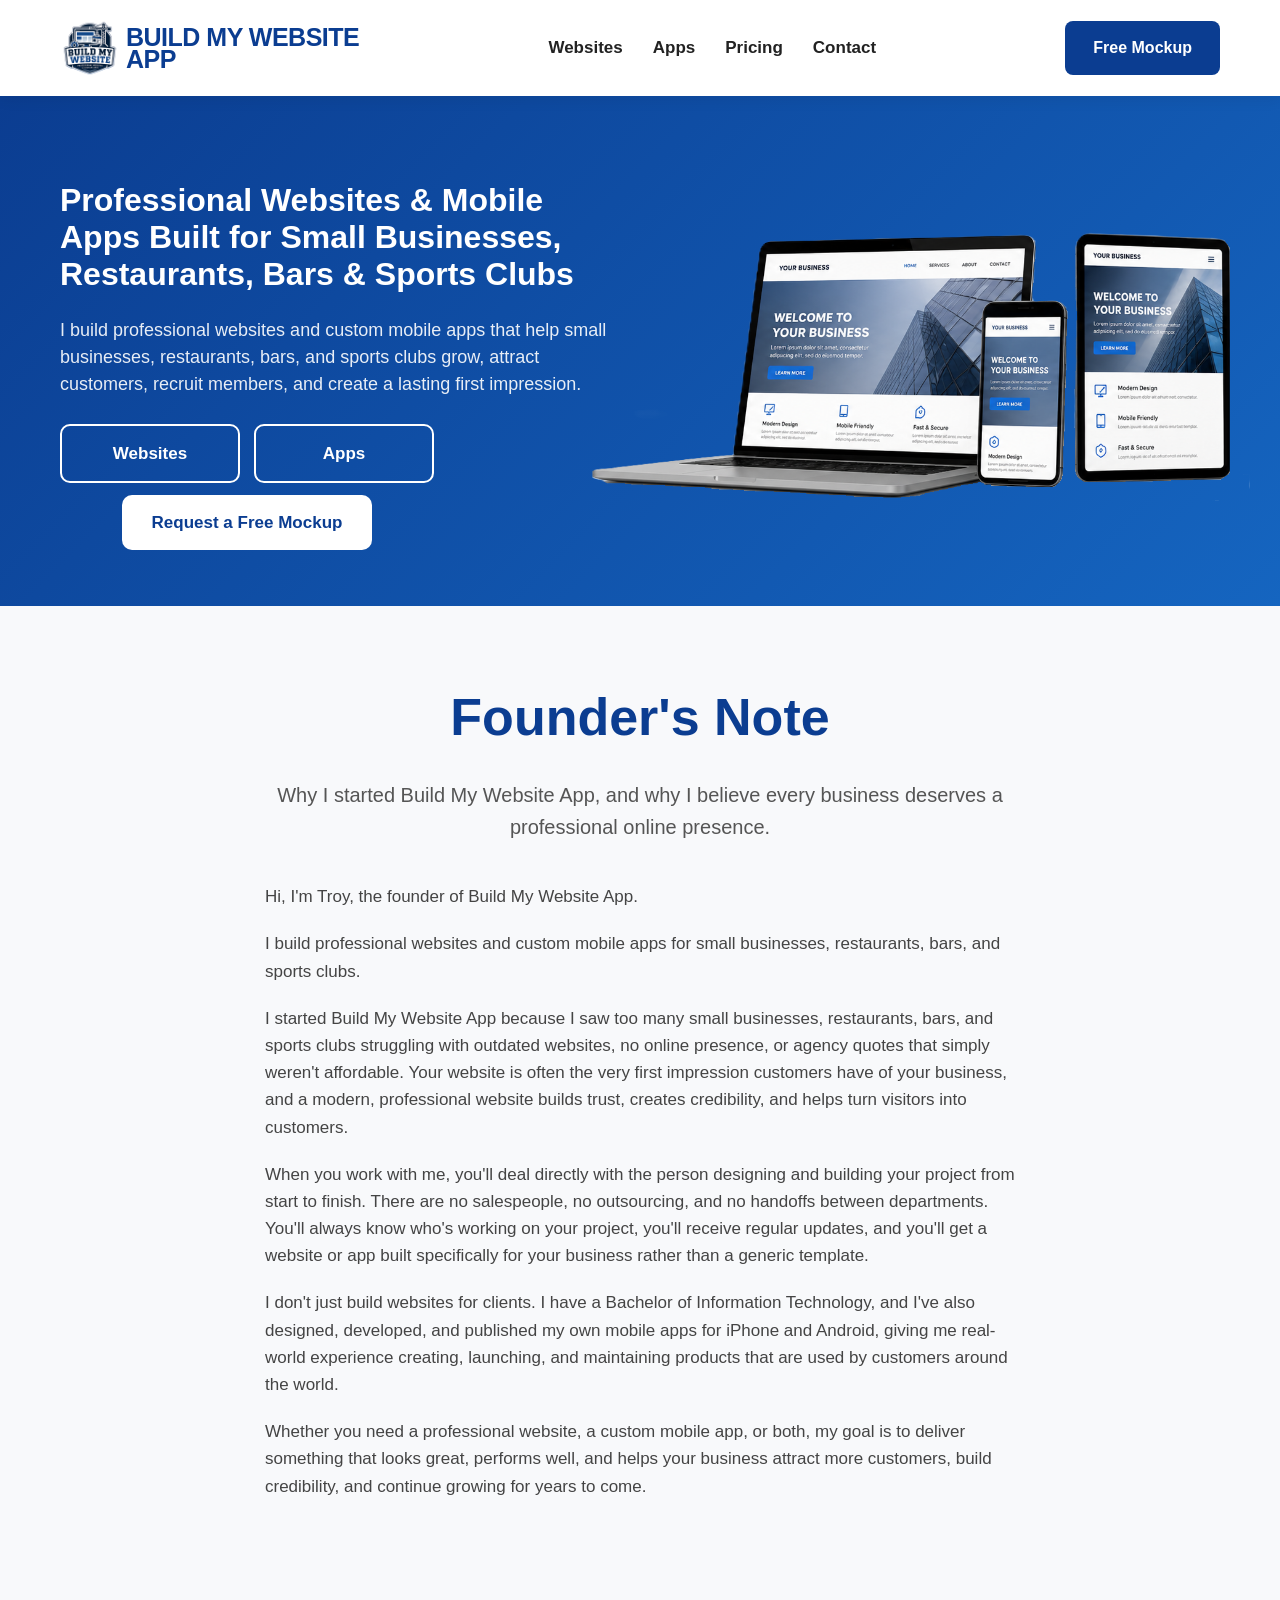
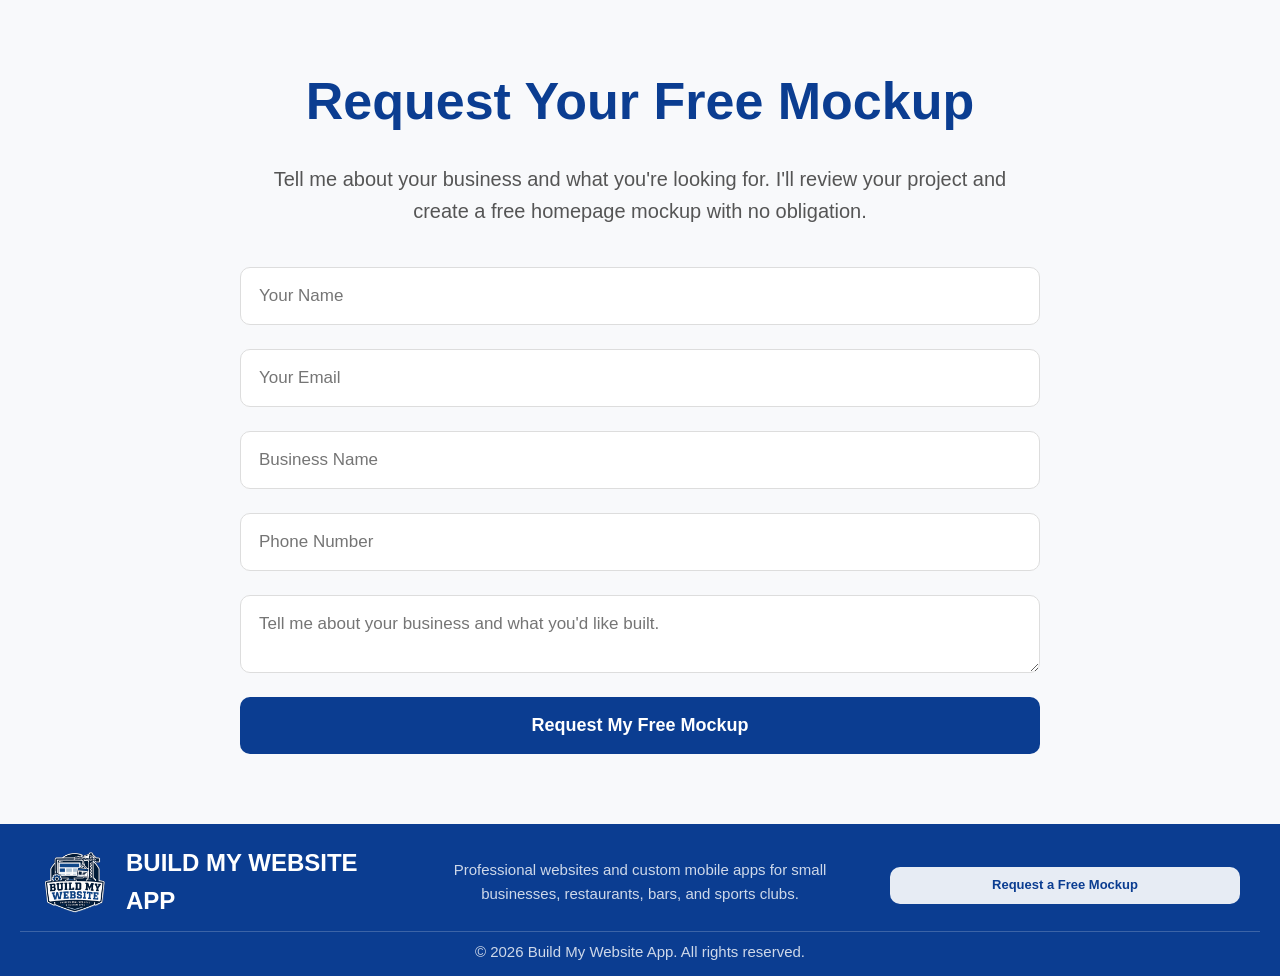
==== commit d254597c: "Restructure website into dedicated pages" ====
--- a/index.html
+++ b/index.html
@@ -101,179 +101,6 @@
       </div>
     </section>
 
-    <section id="services" class="services">
-      <div class="section-heading">
-        <h2>Pricing</h2>
-        <p>
-          I design professional websites and build custom mobile apps for small businesses, restaurants, bars, and sports clubs. Every project is tailored to your needs with a focus on quality, performance, and long-term growth.
-        </p>
-      </div>
-
-      <h3 class="subsection-heading">Website Development</h3>
-      <div class="services-grid">
-      <div class="service-card">
-        <h3>Starter</h3>
-        <div class="price">$299</div>
-          <p>
-            Perfect for clubs and small businesses that need a professional online presence.
-          </p>
-
-          <ul>
-            <li>1 Page Website</li>
-            <li>Mobile Friendly Design</li>
-            <li>Contact Form</li>
-            <li>Basic SEO Setup</li>
-          </ul>
-        </div>
-
-        <div class="service-card">
-          <h3>Essential</h3>
-          <div class="price">$499</div>
-          <p>
-            Great for growing clubs and businesses that need more information and a stronger online presence.
-          </p>
-
-          <ul>
-            <li>Up to 3 Pages</li>
-            <li>Mobile Friendly Design</li>
-            <li>Contact Form</li>
-            <li>Basic SEO Setup</li>
-            <li>Photo Gallery</li>
-          </ul>
-        </div>
-
-        <div class="service-card">
-          <h3>Business</h3>
-          <div class="price">$799</div>
-          <p>
-            Perfect for established clubs and businesses that want a complete, professional website.
-          </p>
-
-          <ul>
-            <li>Up to 5 Pages</li>
-            <li>Custom Design</li>
-            <li>Contact Form</li>
-            <li>Basic SEO Setup</li>
-            <li>Photo Gallery</li>
-            <li>Google Maps Integration</li>
-          </ul>
-        </div>
-
-         <div class="service-card">
-          <h3>Premium</h3>
-          <div class="price">$1,199</div>
-          <p>
-            Designed for organizations that need a larger, fully customized website with advanced features.
-          </p>
-
-          <ul>
-            <li>Up to 10 Pages</li>
-            <li>Custom Design</li>
-            <li>Contact Forms</li>
-            <li>Basic SEO Setup</li>
-            <li>Photo Gallery</li>
-            <li>Google Maps Integration</li>
-            <li>Blog or News Section</li>
-            <li>Training & Support</li>
-          </ul>
-        </div>
-      </div>
-
-      <h3 class="subsection-heading">Mobile App Development</h3>
-      <div class="services-grid">
-        <div class="service-card">
-          <h3>Starter App</h3>
-          <div class="price">$2,499</div>
-          <p>
-            Perfect for clubs and small businesses wanting a simple branded app.
-          </p>
-          <ul>
-            <li>iPhone & Android</li>
-            <li>Up to 5 Screens</li>
-            <li>Contact Information</li>
-            <li>News & Announcements</li>
-            <li>Photo Gallery</li>
-            <li>Push Notifications</li>
-            <li>App Store & Google Play Publishing</li>
-          </ul>
-        </div>
-
-        <div class="service-card">
-          <h3>Business App</h3>
-          <div class="price">$4,499</div>
-          <p>
-            For organizations that need member accounts and interactive features.
-          </p>
-          <ul>
-            <li>Everything in Starter</li>
-            <li>Up to 10 Screens</li>
-            <li>User Accounts</li>
-            <li>Events & Schedules</li>
-            <li>Contact Forms</li>
-            <li>Firebase Backend</li>
-            <li>Admin Dashboard</li>
-            <li>Analytics</li>
-          </ul>
-        </div>
-
-        <div class="service-card">
-          <h3>Premium App</h3>
-          <div class="price">From $6,999</div>
-          <p>
-            For custom platforms with advanced functionality.
-          </p>
-          <ul>
-            <li>Unlimited Screens</li>
-            <li>Custom Features</li>
-            <li>Payments</li>
-            <li>Live Data</li>
-            <li>Maps</li>
-            <li>Booking Systems</li>
-            <li>API Integrations</li>
-            <li>Ongoing Support</li>
-          </ul>
-        </div>
-      </div>
-    </section>
-
-    <section id="apps" class="portfolio">
-      <div class="section-heading">
-        <h2>Mobile App Development</h2>
-        <p>
-          Apps I've built and published for iPhone and Android.
-        </p>
-      </div>
-
-      <div class="portfolio-grid">
-        <div class="portfolio-card">
-          <img src="assets/my_hockey_passport.png" alt="My Hockey Passport logo" class="portfolio-image portfolio-image-logo" loading="lazy" width="160" height="160">
-          <h3>My Hockey Passport</h3>
-          <p>
-            Track every hockey arena you've visited, check in live, collect photos, connect with friends, and build your hockey journey.
-          </p>
-          <a href="https://mysportspassport.app/sports.html" class="secondary-button">Learn More</a>
-        </div>
-
-        <div class="portfolio-card">
-          <img src="assets/my_baseball_passport.png" alt="My Baseball Passport logo" class="portfolio-image portfolio-image-logo" loading="lazy" width="160" height="160">
-          <h3>My Baseball Passport</h3>
-          <p>
-            Keep track of every baseball stadium you've visited, check in at games, and share your baseball experiences.
-          </p>
-          <a href="https://mysportspassport.app/sports.html" class="secondary-button">Learn More</a>
-        </div>
-
-        <div class="portfolio-card">
-          <img src="assets/my_footy_passport.png" alt="My Footy Passport logo" class="portfolio-image portfolio-image-logo" loading="lazy" width="160" height="160">
-          <h3>My Footy Passport</h3>
-          <p>
-            Check in at Australian football grounds, track your matches, and connect with other footy fans.
-          </p>
-          <a href="https://mysportspassport.app/sports.html" class="secondary-button">Learn More</a>
-        </div>
-      </div>
-    </section>
-
     <section id="about" class="founder">
       <div class="section-heading">
         <h2>Founder's Note</h2>
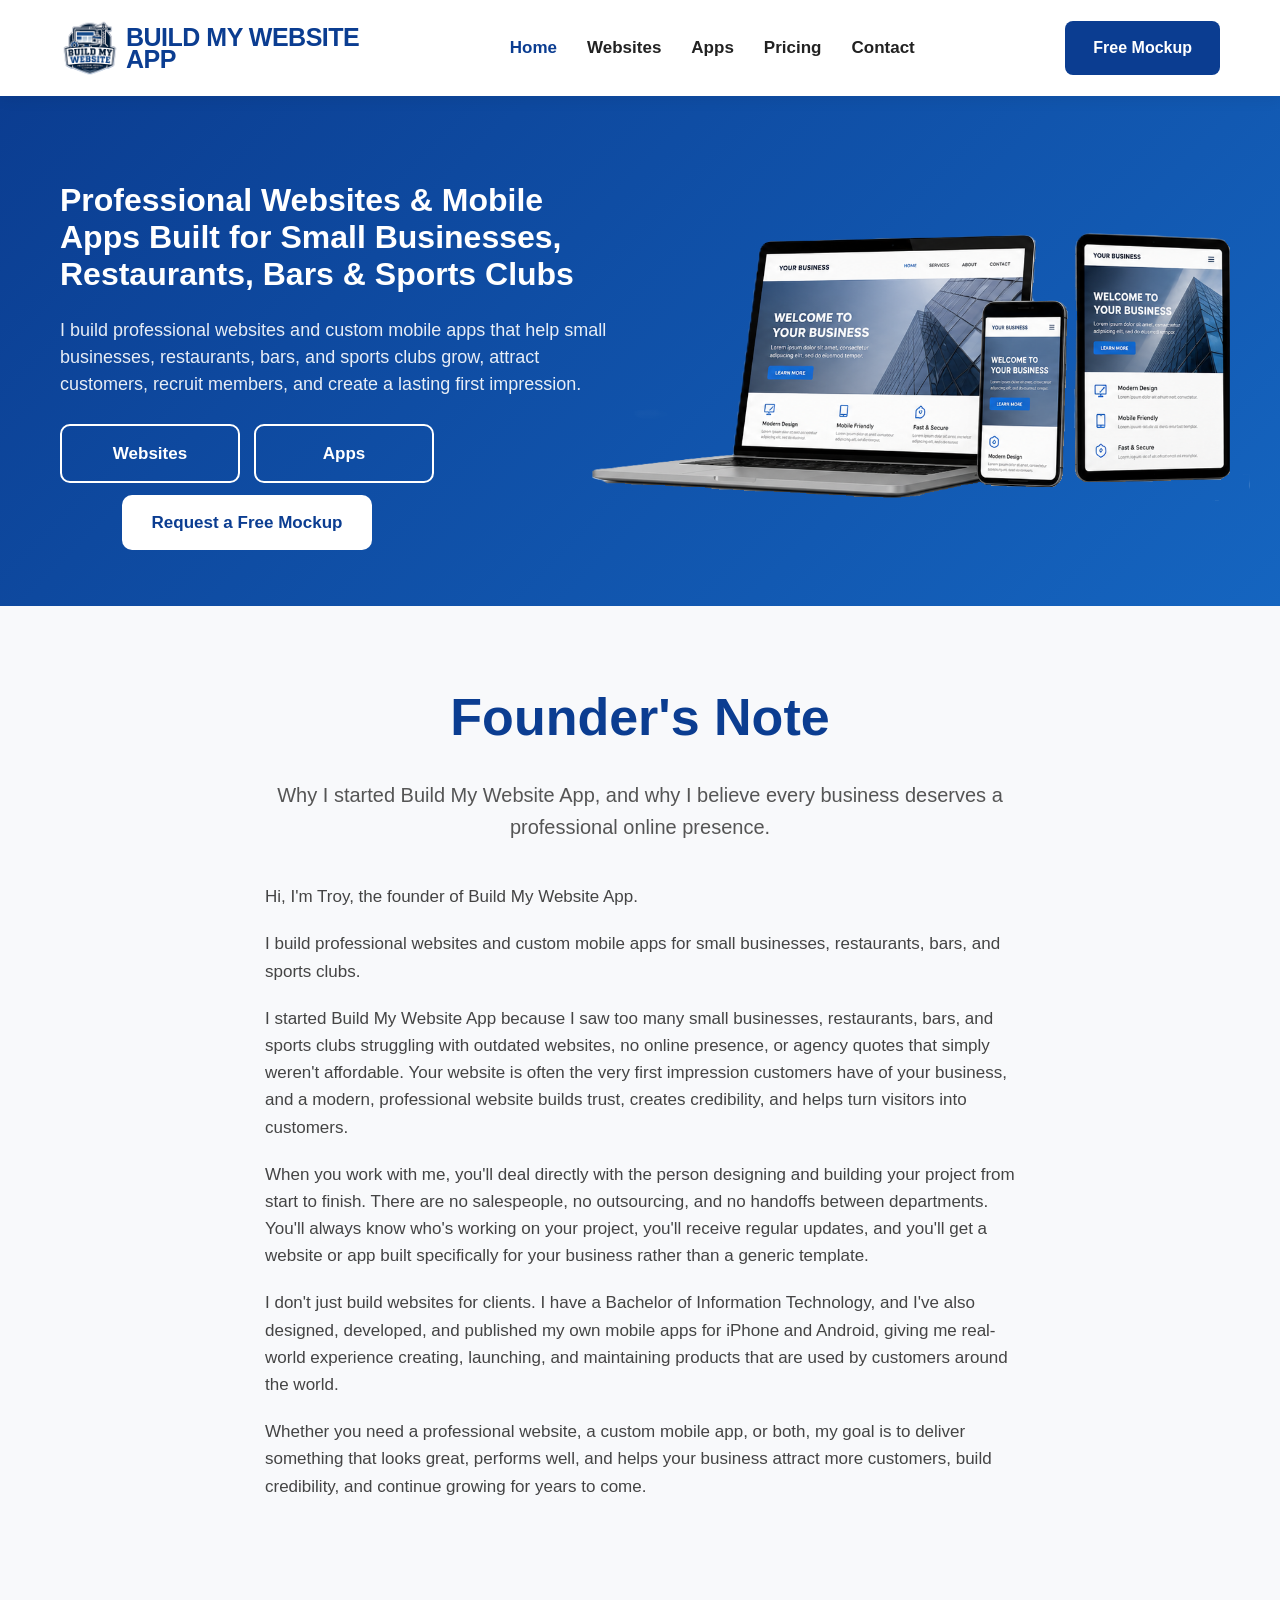
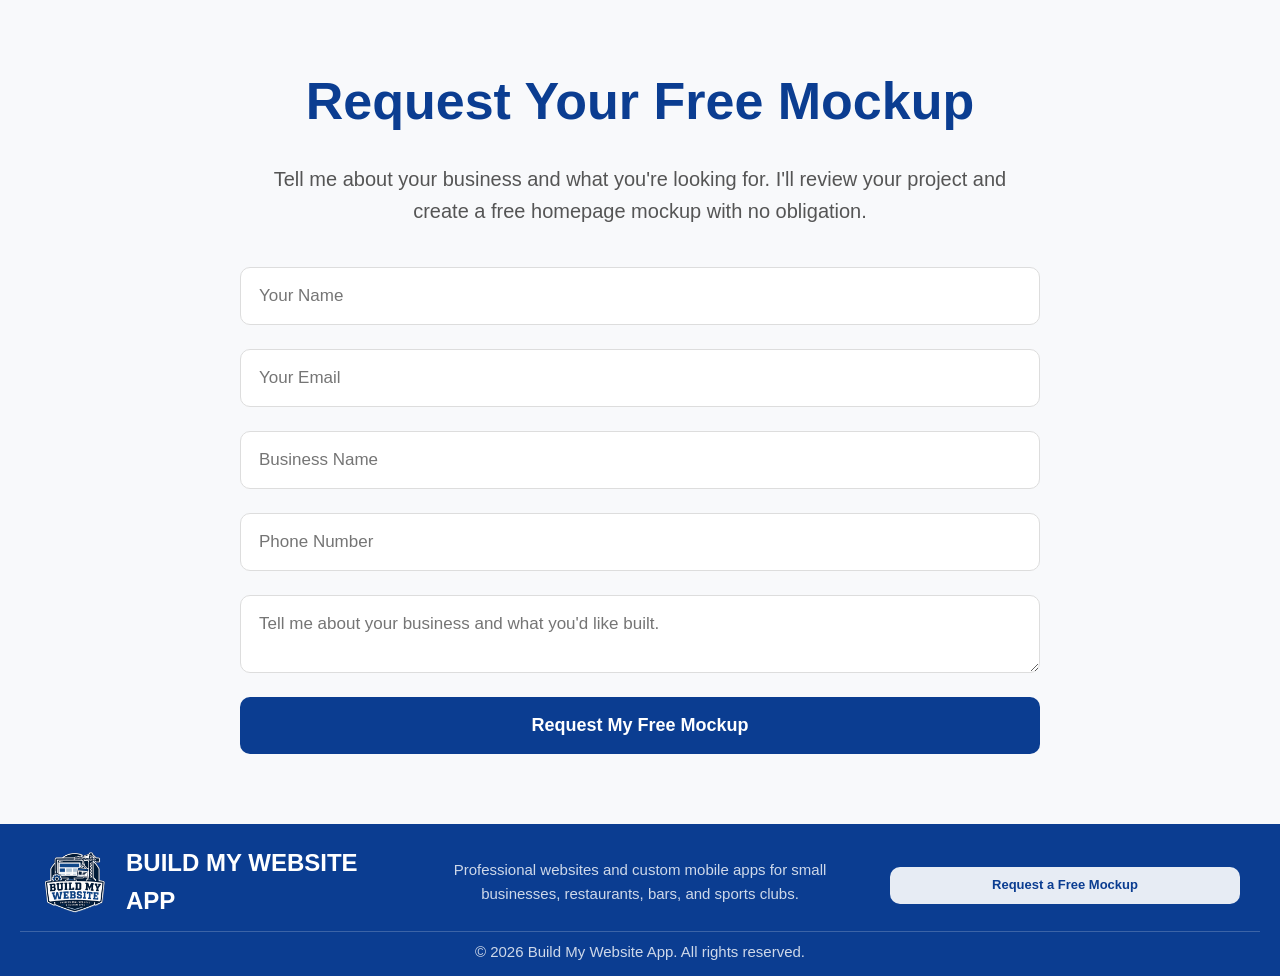
==== commit 2582411b: "Updated photo size and active color in navagation" ====
--- a/index.html
+++ b/index.html
@@ -67,6 +67,7 @@
       </div>
             
       <ul class="nav-links">
+        <li><a href="index.html" class="active">Home</a></li>
         <li><a href="websites.html">Websites</a></li>
         <li><a href="apps.html">Apps</a></li>
         <li><a href="pricing.html">Pricing</a></li>
--- a/styles.css
+++ b/styles.css
@@ -100,7 +100,7 @@
     .nav-button:hover { background: #072d6c; transform: translateY(-2px); }
     .nav-links { display: flex; align-items: center; gap: 30px; list-style: none; }
     .nav-links a { text-decoration: none; color: #222; font-size: 17px; font-weight: 600; transition: color 0.3s; }
-    .nav-links a:hover { color: #0b3d91; }    
+    .nav-links a:hover, .nav-links a.active { color: #0b3d91; }  
 
     @media (max-width: 768px) {
         nav { padding: 15px 20px; flex-direction: column; gap: 15px; }
